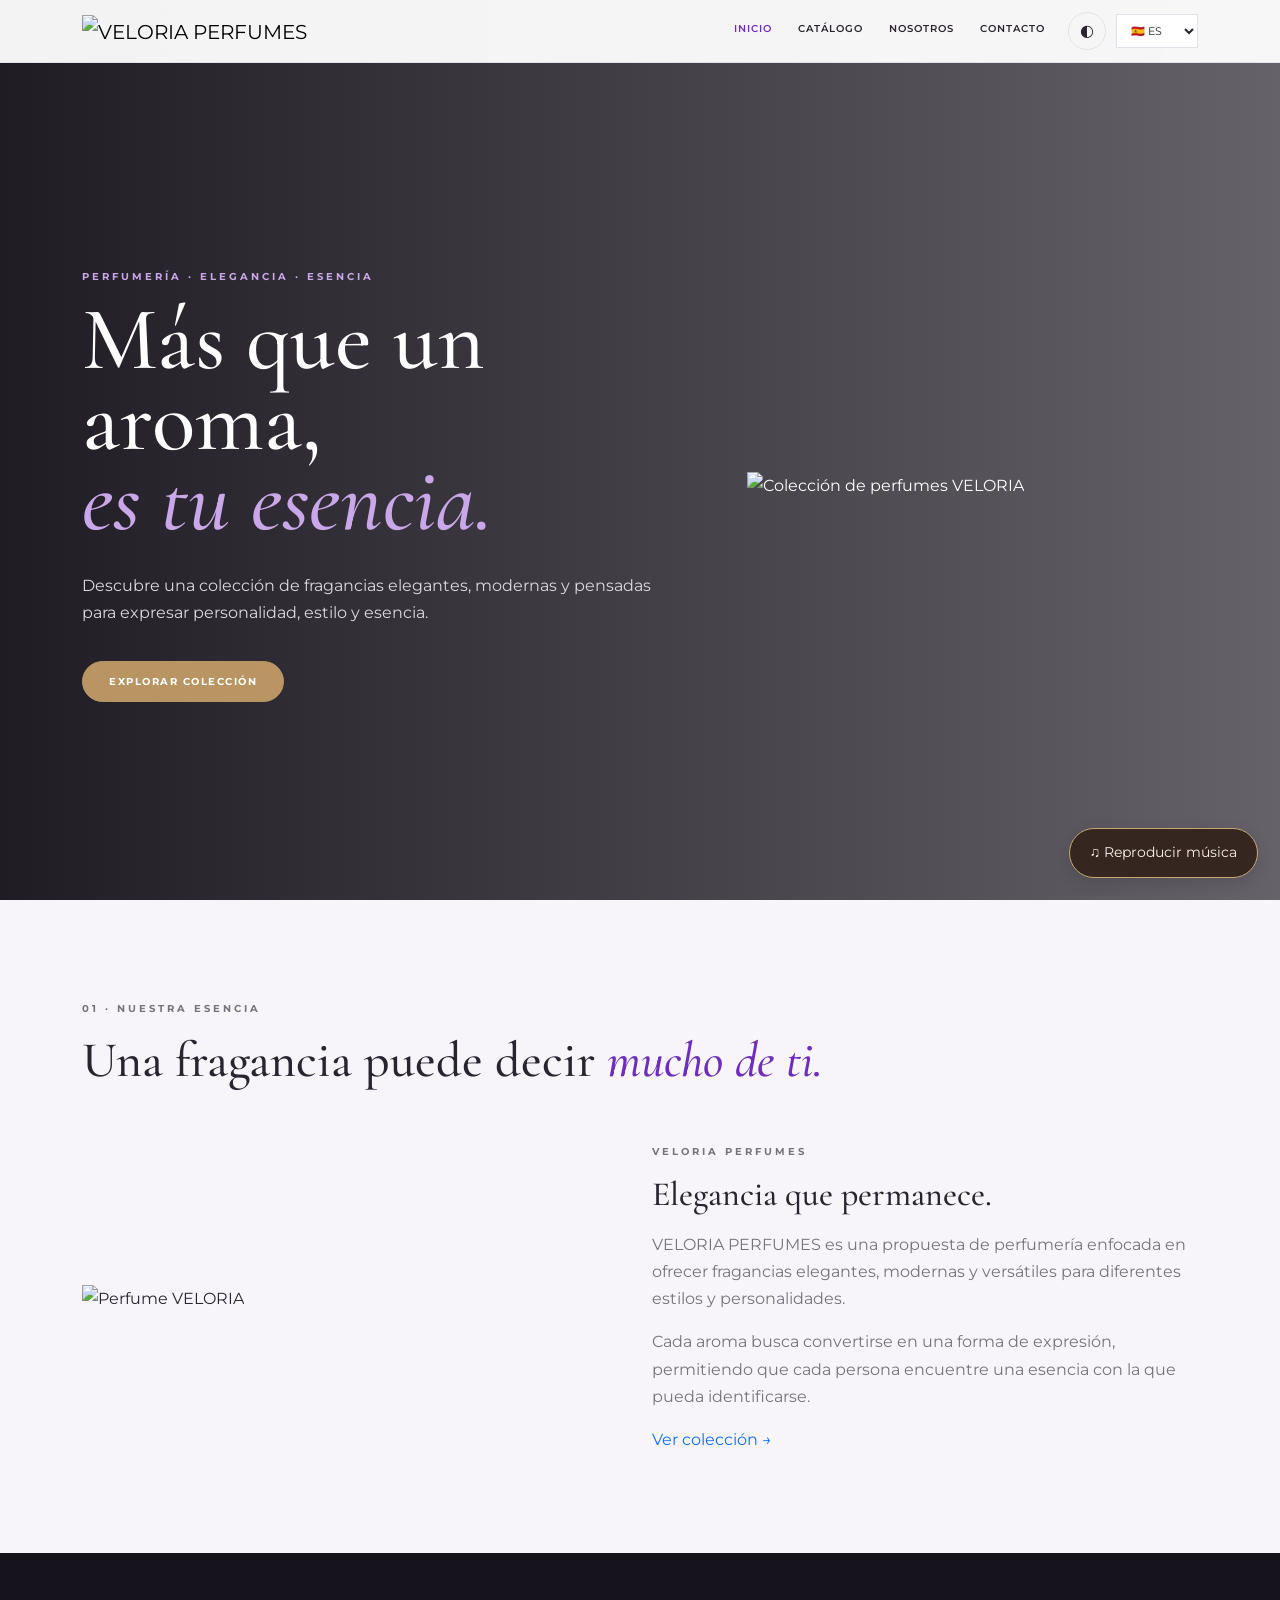
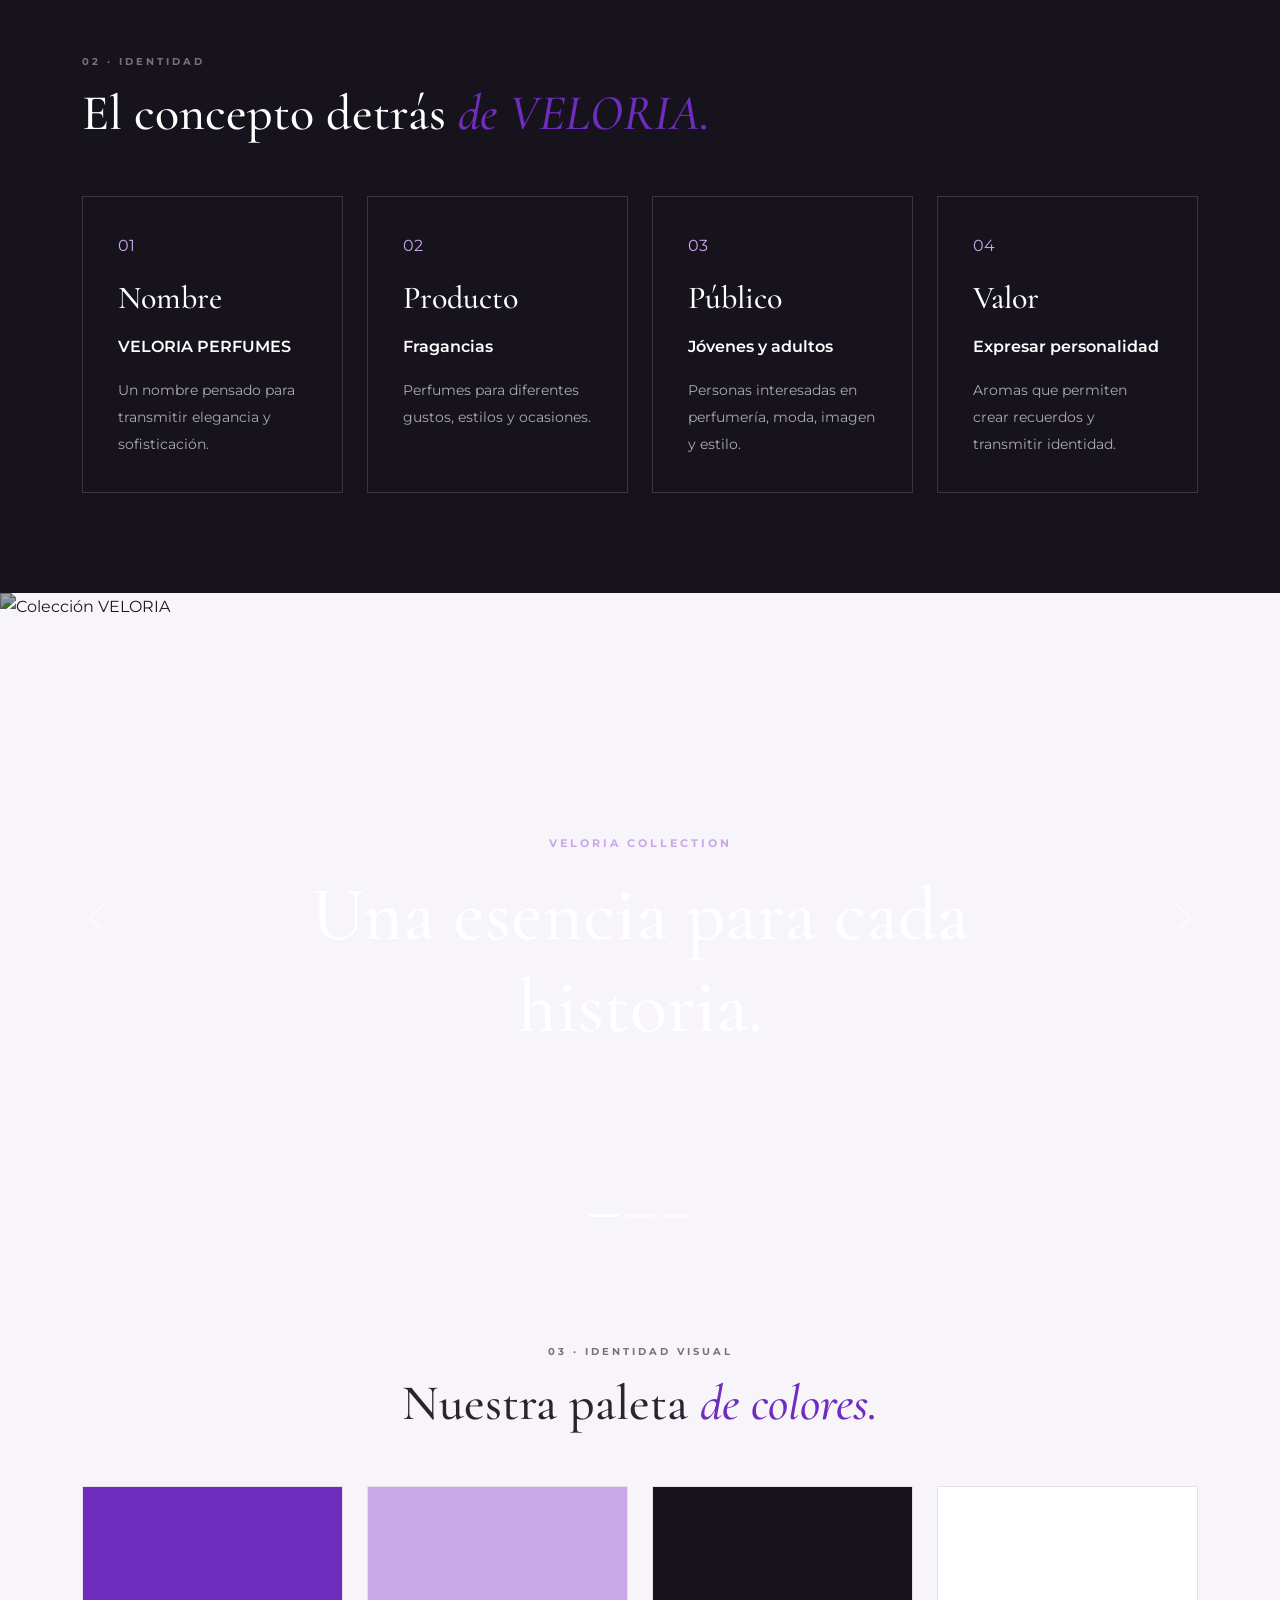
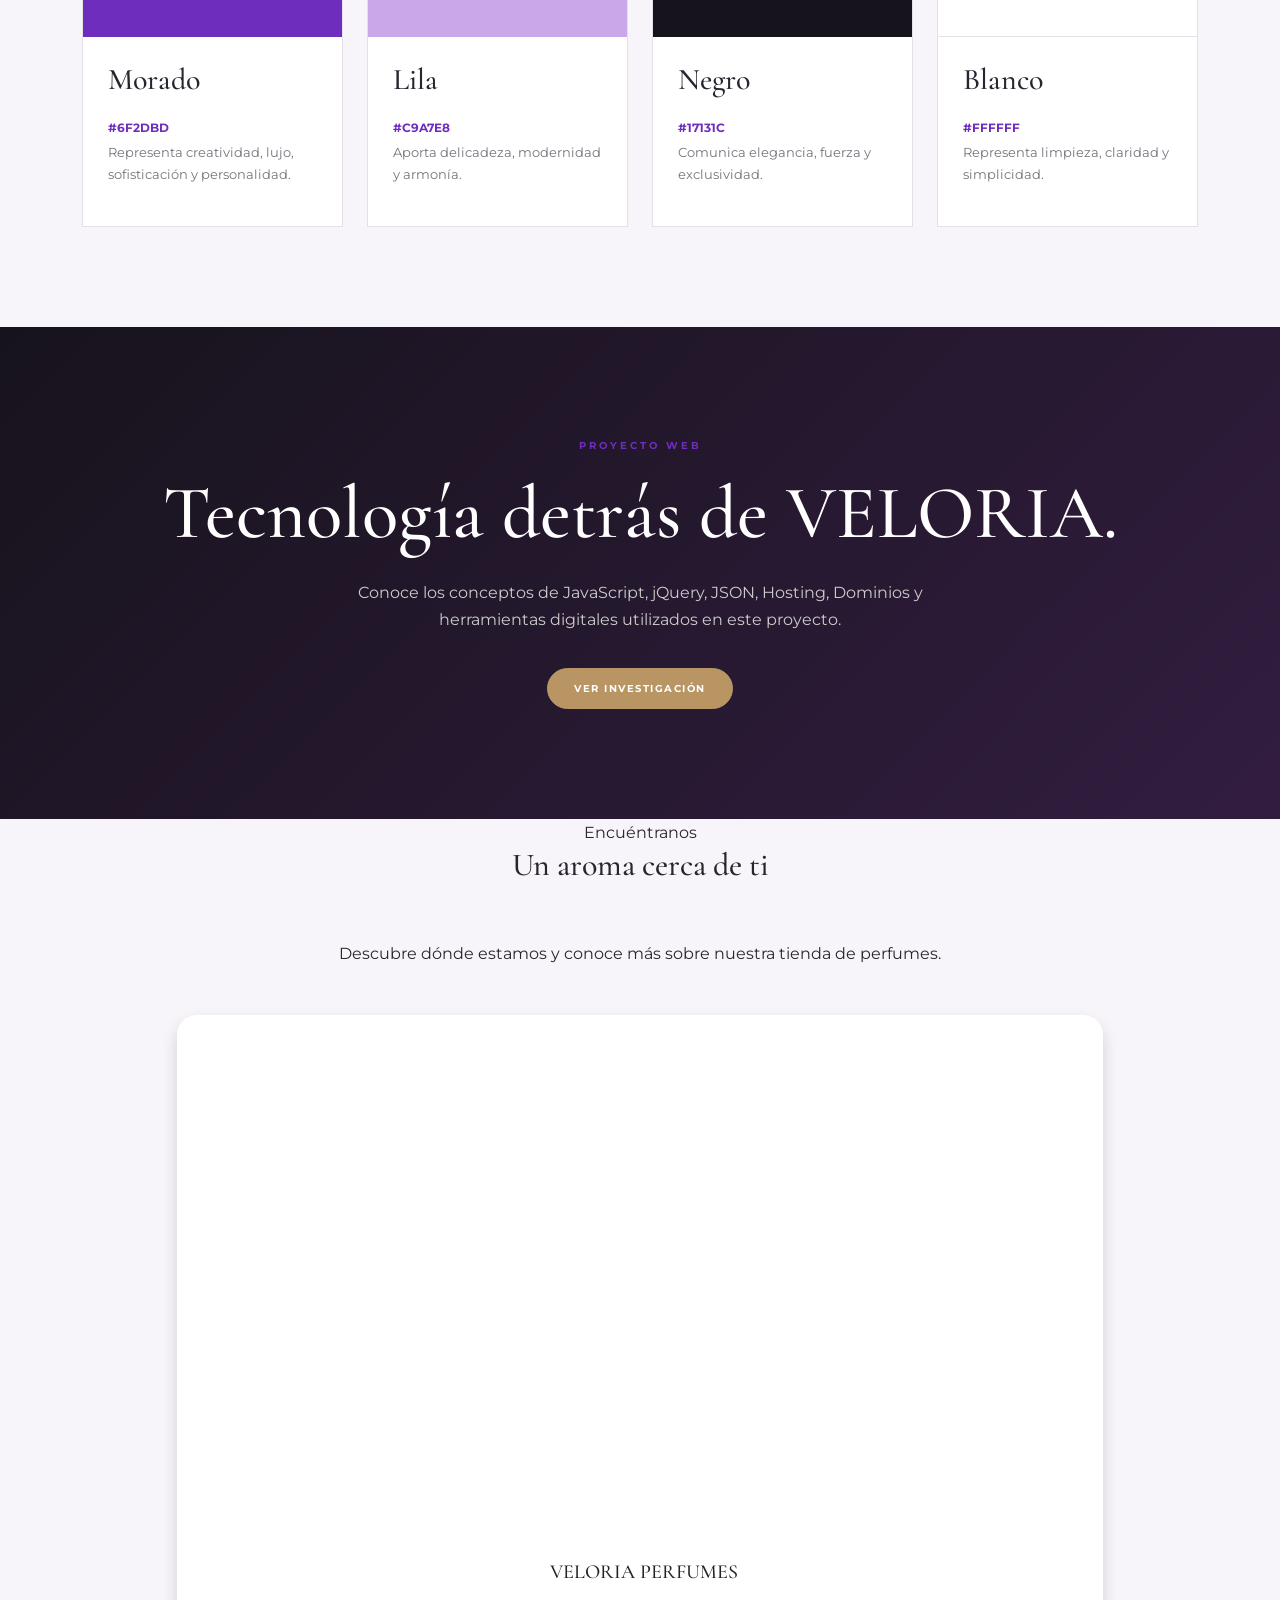
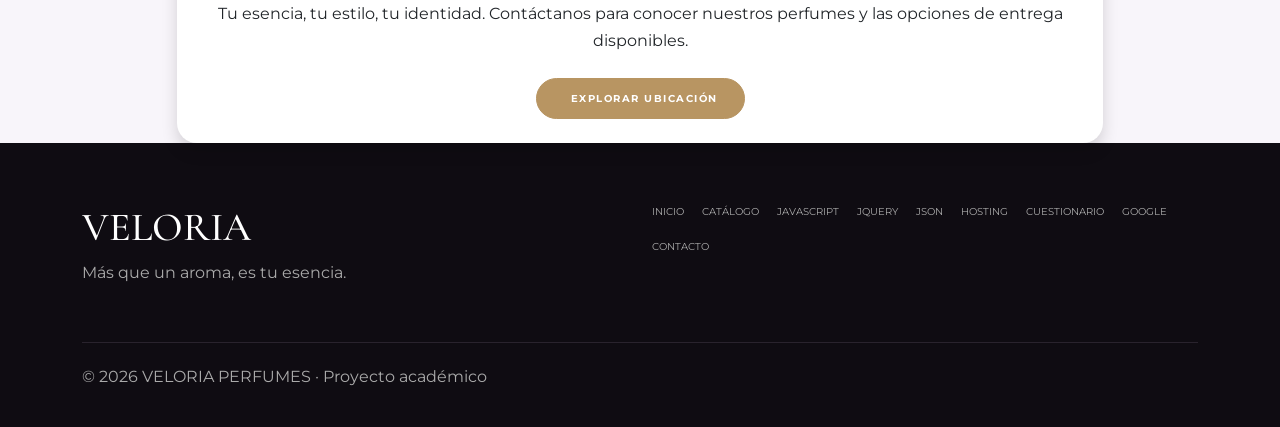
==== index.html @ 5a41fda4 "perfumes" ====
<!DOCTYPE html>
<html lang="es">
<head>
    <meta charset="UTF-8">
    <meta name="viewport" content="width=device-width, initial-scale=1.0">

    <title>VELORIA PERFUMES | Inicio</title>

    <link rel="preconnect" href="https://fonts.googleapis.com">
    <link rel="preconnect" href="https://fonts.gstatic.com" crossorigin>

    <link href="https://fonts.googleapis.com/css2?family=Cormorant+Garamond:wght@400;500;600;700&family=Montserrat:wght@300;400;500;600;700&display=swap" rel="stylesheet">

    <link href="https://cdn.jsdelivr.net/npm/bootstrap@5.3.3/dist/css/bootstrap.min.css" rel="stylesheet">

    <link rel="stylesheet" href="style.css">
</head>

<body>

<nav class="navbar navbar-expand-lg fixed-top veloria-navbar">
    <div class="container">

        <a class="navbar-brand" href="index.html">
            <img src="./img/43ada241-5967-4d22-9099-e7e84b31c5b8.png" alt="VELORIA PERFUMES" class="logo">
        </a>

        <button class="navbar-toggler"
                type="button"
                data-bs-toggle="collapse"
                data-bs-target="#menuPrincipal">
            <span class="navbar-toggler-icon"></span>
        </button>

        <div class="collapse navbar-collapse" id="menuPrincipal">

            <ul class="navbar-nav ms-auto">

                <li class="nav-item">
                    <a class="nav-link active" href="index.html">Inicio</a>
                </li>

                <li class="nav-item">
                    <a class="nav-link" href="catalogo.html">Catálogo</a>
                </li>

                <li class="nav-item">
                    <a class="nav-link" href="javascript.html">Nosotros</a>
                </li>

                <li class="nav-item">
                    <a class="nav-link" href="contacto.html">Contacto</a>
                </li>

                <li class="nav-item">
                    <button id="themeToggle" class="theme-button">◐</button>
                </li>

                <li class="nav-item language-item">
                    <label class="visually-hidden" for="languageSelect">Idioma / Language</label>
                    <select id="languageSelect" class="language-select" aria-label="Idioma / Language">
                        <option value="es">🇪🇸 ES</option>
                        <option value="en">🇬🇧 EN</option>
                    </select>
                </li>

            </ul>

        </div>
    </div>
</nav>


<header class="hero">

    <div class="container">

        <div class="row align-items-center">

            <div class="col-lg-7">

                <p class="eyebrow">
                    PERFUMERÍA · ELEGANCIA · ESENCIA
                </p>

                <h1>
                    Más que un aroma,
                    <span>es tu esencia.</span>
                </h1>

                <p class="hero-text">
                    Descubre una colección de fragancias elegantes,
                    modernas y pensadas para expresar personalidad,
                    estilo y esencia.
                </p>

                <a href="catalogo.html" class="btn btn-veloria">
                    Explorar colección
                </a>

            </div>

            <div class="col-lg-5">

                <img src="./img/coleccion inicio 1.avif"
                     alt="Colección de perfumes VELORIA"
                     class="hero-image">

            </div>

        </div>

    </div>

</header>


<section class="section">

    <div class="container">

        <div class="section-title">

            <p>01 · NUESTRA ESENCIA</p>

            <h2>
                Una fragancia puede decir
                <em>mucho de ti.</em>
            </h2>

        </div>

        <div class="row align-items-center">

            <div class="col-lg-6">

                <img src="./img/perfume veloria.webp"
                     alt="Perfume VELORIA"
                     class="section-image">

            </div>

            <div class="col-lg-6">

                <p class="eyebrow">
                    VELORIA PERFUMES
                </p>

                <h3>
                    Elegancia que permanece.
                </h3>

                <p>
                    VELORIA PERFUMES es una propuesta de perfumería
                    enfocada en ofrecer fragancias elegantes, modernas
                    y versátiles para diferentes estilos y personalidades.
                </p>

                <p>
                    Cada aroma busca convertirse en una forma de expresión,
                    permitiendo que cada persona encuentre una esencia
                    con la que pueda identificarse.
                </p>

                <a href="catalogo.html" class="text-link">
                    Ver colección →
                </a>

            </div>

        </div>

    </div>

</section>


<section class="section section-dark">

    <div class="container">

        <div class="section-title">

            <p>02 · IDENTIDAD</p>

            <h2>
                El concepto detrás
                <em>de VELORIA.</em>
            </h2>

        </div>

        <div class="row g-4">

            <div class="col-md-6 col-lg-3">
                <div class="info-card">
                    <span>01</span>
                    <h3>Nombre</h3>
                    <p>VELORIA PERFUMES</p>
                    <small>
                        Un nombre pensado para transmitir
                        elegancia y sofisticación.
                    </small>
                </div>
            </div>

            <div class="col-md-6 col-lg-3">
                <div class="info-card">
                    <span>02</span>
                    <h3>Producto</h3>
                    <p>Fragancias</p>
                    <small>
                        Perfumes para diferentes gustos,
                        estilos y ocasiones.
                    </small>
                </div>
            </div>

            <div class="col-md-6 col-lg-3">
                <div class="info-card">
                    <span>03</span>
                    <h3>Público</h3>
                    <p>Jóvenes y adultos</p>
                    <small>
                        Personas interesadas en perfumería,
                        moda, imagen y estilo.
                    </small>
                </div>
            </div>

            <div class="col-md-6 col-lg-3">
                <div class="info-card">
                    <span>04</span>
                    <h3>Valor</h3>
                    <p>Expresar personalidad</p>
                    <small>
                        Aromas que permiten crear recuerdos
                        y transmitir identidad.
                    </small>
                </div>
            </div>

        </div>

    </div>

</section>


<section class="carousel-section">

    <div id="veloriaCarousel"
         class="carousel slide carousel-fade"
         data-bs-ride="carousel">

        <div class="carousel-indicators">

            <button type="button"
                    data-bs-target="#veloriaCarousel"
                    data-bs-slide-to="0"
                    class="active"></button>

            <button type="button"
                    data-bs-target="#veloriaCarousel"
                    data-bs-slide-to="1"></button>

            <button type="button"
                    data-bs-target="#veloriaCarousel"
                    data-bs-slide-to="2"></button>

        </div>

        <div class="carousel-inner">

            <div class="carousel-item active">
                <img src="./img/carrucel 1.webp"
                     class="d-block w-100"
                     alt="Colección VELORIA">

                <div class="carousel-caption">
                    <p>VELORIA COLLECTION</p>
                    <h2>Una esencia para cada historia.</h2>
                </div>
            </div>

            <div class="carousel-item">
                <img src="./img/carrucel 2.webp"
                     class="d-block w-100"
                     alt="Perfumes VELORIA">

                <div class="carousel-caption">
                    <p>YOUR SIGNATURE</p>
                    <h2>Encuentra el aroma que te representa.</h2>
                </div>
            </div>

            <div class="carousel-item">
                <img src="./img/carrucel 3.png"
                     class="d-block w-100"
                     alt="Nueva colección VELORIA">

                <div class="carousel-caption">
                    <p>NEW COLLECTION</p>
                    <h2>Elegancia que permanece.</h2>
                </div>
            </div>

        </div>

        <button class="carousel-control-prev"
                type="button"
                data-bs-target="#veloriaCarousel"
                data-bs-slide="prev">

            <span class="carousel-control-prev-icon"></span>

        </button>

        <button class="carousel-control-next"
                type="button"
                data-bs-target="#veloriaCarousel"
                data-bs-slide="next">

            <span class="carousel-control-next-icon"></span>

        </button>

    </div>

</section>


<section class="section">

    <div class="container">

        <div class="section-title text-center">

            <p>03 · IDENTIDAD VISUAL</p>

            <h2>
                Nuestra paleta
                <em>de colores.</em>
            </h2>

        </div>

        <div class="row g-4">

            <div class="col-md-6 col-lg-3">
                <div class="color-card">
                    <div class="color purple"></div>
                    <h3>Morado</h3>
                    <strong>#6F2DBD</strong>
                    <p>
                        Representa creatividad, lujo,
                        sofisticación y personalidad.
                    </p>
                </div>
            </div>

            <div class="col-md-6 col-lg-3">
                <div class="color-card">
                    <div class="color lilac"></div>
                    <h3>Lila</h3>
                    <strong>#C9A7E8</strong>
                    <p>
                        Aporta delicadeza, modernidad
                        y armonía.
                    </p>
                </div>
            </div>

            <div class="col-md-6 col-lg-3">
                <div class="color-card">
                    <div class="color black"></div>
                    <h3>Negro</h3>
                    <strong>#17131C</strong>
                    <p>
                        Comunica elegancia, fuerza
                        y exclusividad.
                    </p>
                </div>
            </div>

            <div class="col-md-6 col-lg-3">
                <div class="color-card">
                    <div class="color white"></div>
                    <h3>Blanco</h3>
                    <strong>#FFFFFF</strong>
                    <p>
                        Representa limpieza,
                        claridad y simplicidad.
                    </p>
                </div>
            </div>

        </div>

    </div>

</section>


<section class="cta-section">

    <div class="container text-center">

        <p class="eyebrow">PROYECTO WEB</p>

        <h2>
            Tecnología detrás de VELORIA.
        </h2>

        <p>
            Conoce los conceptos de JavaScript, jQuery, JSON,
            Hosting, Dominios y herramientas digitales utilizados
            en este proyecto.
        </p>

        <a href="javascript.html" class="btn btn-veloria">
            Ver investigación
        </a>

    </div>

</section>

<!-- SECCIÓN DE UBICACIÓN: VELORIA PERFUMES -->
<section class="seccion-padding" id="ubicacion">
    <div class="container">

        <!-- Encabezado -->
        <div class="text-center mb-5">
            <span class="section-label">
                <i class="bi bi-geo-alt-fill"></i>
                Encuéntranos
            </span>

            <h2 class="section-title">
                Un aroma cerca de ti
            </h2>

            <p class="section-description">
                Descubre dónde estamos y conoce más sobre
                nuestra tienda de perfumes.
            </p>
        </div>

        <!-- Tarjeta del mapa -->
        <div class="row justify-content-center">
            <div class="col-lg-10">

                <div class="card border-0 shadow overflow-hidden"
                     style="border-radius: 20px;">

                    <!-- Mapa de Google Maps -->
                    <div class="ratio ratio-16x9">
                        <iframe
                            src="https://maps.google.com/maps?q=El%20Salvador&z=7&output=embed"
                            title="Ubicación de VELORIA PERFUMES"
                            loading="lazy"
                            allowfullscreen>
                        </iframe>
                    </div>

                    <!-- Información de la tienda -->
                    <div class="card-body text-center p-4">

                        <h3 class="h5 mb-3">
                            <i class="bi bi-geo-alt-fill me-2"
                               style="color: #B89562;"></i>
                            VELORIA PERFUMES
                        </h3>

                        <p class="mb-4">
                            Tu esencia, tu estilo, tu identidad.
                            Contáctanos para conocer nuestros perfumes
                            y las opciones de entrega disponibles.
                        </p>

                        <a
                            href="https://www.google.com/maps/search/?api=1&query=El+Salvador"
                            target="_blank"
                            rel="noopener noreferrer"
                            class="btn btn-veloria">
                            <i class="bi bi-map me-2"></i>
                            Explorar ubicación
                        </a>

                    </div>
                </div>

            </div>
        </div>

    </div>
</section>
<footer class="footer">

    <div class="container">

        <div class="row">

            <div class="col-md-6">

                <h3>VELORIA</h3>

                <p>Más que un aroma, es tu esencia.</p>

            </div>

            <div class="col-md-6">

                <div class="footer-links">

                    <a href="index.html">Inicio</a>
                    <a href="catalogo.html">Catálogo</a>
                    <a href="javascript.html">JavaScript</a>
                    <a href="jquery.html">jQuery</a>
                    <a href="json.html">JSON</a>
                    <a href="hosting.html">Hosting</a>
                    <a href="cuestionario.html">Cuestionario</a>
                    <a href="google.html">Google</a>
                    <a href="contacto.html">Contacto</a>

                </div>

            </div>

        </div>

        <div class="footer-bottom">
            <p>© 2026 VELORIA PERFUMES · Proyecto académico</p>
        </div>

    </div>

</footer>


<script src="https://cdn.jsdelivr.net/npm/bootstrap@5.3.3/dist/js/bootstrap.bundle.min.js"></script>
<script src="language.js"></script>
<script src="script.js"></script>


<button id="boton-musica" class="boton-musica" type="button">
  ♫ Reproducir música
</button>

<audio id="./Esclava [Instrumental] • Bryant Myers, Anonimus, Anuel AA, Almighty - 𝐌𝐫. 𝐈𝐧𝐬𝐭𝐫𝐮𝐦𝐞𝐧𝐭𝐚𝐥 ♪.mp3.crdownload " loop>
  <source src="./Esclava [Instrumental] • Bryant Myers, Anonimus, Anuel AA, Almighty - 𝐌𝐫. 𝐈𝐧𝐬𝐭𝐫𝐮𝐦𝐞𝐧𝐭𝐚𝐥 ♪.mp3.crdownload" type="audio/mpeg">
</audio>

</body>
</html>
---- style.css ----
:root {
    --purple: #6F2DBD;
    --lilac: #C9A7E8;
    --dark: #17131C;
    --dark2: #211C26;
    --white: #FFFFFF;
    --cream: #F8F5FA;
    --text: #29242F;
    --gray: #77727C;
    --border: #E5DFE9;
}

[data-theme="dark"] {
    --cream: #17131C;
    --white: #211C26;
    --text: #F8F5FA;
    --gray: #C8C1CC;
    --border: #3B3442;
}

* {
    box-sizing: border-box;
    margin: 0;
    padding: 0;
}

html {
    scroll-behavior: smooth;
}

body {
    font-family: "Montserrat", sans-serif;
    background: var(--cream);
    color: var(--text);
    line-height: 1.7;
    transition: 0.3s;
}

h1,
h2,
h3,
h4 {
    font-family: "Cormorant Garamond", serif;
}

a {
    text-decoration: none;
}


/* NAVBAR */

.veloria-navbar {
    background: rgba(255,255,255,0.95);
    backdrop-filter: blur(15px);
    border-bottom: 1px solid var(--border);
    padding: 8px 0;
}

[data-theme="dark"] .veloria-navbar {
    background: rgba(23,19,28,0.95);
}

.logo {
    width: 85px;
    height: 65px;
    object-fit: contain;
}

.nav-link {
    color: var(--text) !important;
    font-size: 10px;
    font-weight: 600;
    letter-spacing: 1px;
    text-transform: uppercase;
    margin-left: 10px;
}

.nav-link:hover,
.nav-link.active {
    color: var(--purple) !important;
}

.theme-button {
    background: transparent;
    border: 1px solid var(--border);
    color: var(--text);
    border-radius: 50%;
    width: 38px;
    height: 38px;
    margin-left: 15px;
    cursor: pointer;
}


/* HERO */

.hero {
    min-height: 100vh;
    padding: 150px 0 80px;
    display: flex;
    align-items: center;
    background:
        linear-gradient(
            90deg,
            rgba(23,19,28,.96),
            rgba(23,19,28,.65)
        ),
        url("imagen-principal.jpg") center/cover;
    color: white;
}

.eyebrow {
    color: var(--purple);
    font-size: 10px;
    font-weight: 700;
    letter-spacing: 3px;
    text-transform: uppercase;
    margin-bottom: 15px;
}

.hero .eyebrow {
    color: var(--lilac);
}

.hero h1 {
    font-size: clamp(55px, 7vw, 95px);
    line-height: .9;
    font-weight: 500;
    margin-bottom: 30px;
}

.hero h1 span {
    display: block;
    color: var(--lilac);
    font-style: italic;
}

.hero-text {
    max-width: 600px;
    color: #ddd8df;
    margin-bottom: 35px;
}

.hero-image {
    width: 100%;
    height: 570px;
    object-fit: cover;
}


/* PAGE HEADER */

.page-header {
    padding: 180px 0 90px;
    background:
        linear-gradient(135deg, #17131C, #332044);
    color: white;
}

.page-header h1 {
    font-size: clamp(55px, 7vw, 90px);
    line-height: 1;
}

.page-header h1 em {
    color: var(--lilac);
}

.page-header p:last-child {
    max-width: 650px;
    color: #d1ccd4;
}


/* SECCIONES */

.section {
    padding: 100px 0;
}

.section-light {
    background: var(--white);
}

.section-dark {
    background: var(--dark);
    color: white;
}

.section-title {
    margin-bottom: 55px;
}

.section-title p {
    color: var(--purple);
    font-size: 10px;
    font-weight: 700;
    letter-spacing: 3px;
}

.section-title h2 {
    font-size: clamp(42px, 5vw, 65px);
    line-height: 1;
}

.section-title em {
    color: var(--purple);
}

.section h2 {
    font-size: 50px;
    line-height: 1.1;
    margin-bottom: 25px;
}

.section h2 em {
    color: var(--purple);
}

.section h3 {
    font-size: 34px;
    margin-bottom: 15px;
}

.section p {
    color: var(--gray);
}

.section-image {
    width: 100%;
    height: 540px;
    object-fit: cover;
}


/* BOTONES */

.btn-veloria {
    background: var(--purple);
    border: 1px solid var(--purple);
    color: white;
    padding: 14px 28px;
    border-radius: 0;
    font-size: 10px;
    font-weight: 700;
    letter-spacing: 1.5px;
    text-transform: uppercase;
}

.btn-veloria:hover {
    background: transparent;
    color: var(--purple);
}


/* TARJETAS */

.info-card {
    height: 100%;
    padding: 35px;
    border: 1px solid rgba(255,255,255,.15);
}

.info-card:hover {
    border-color: var(--purple);
}

.info-card span {
    color: var(--lilac);
}

.info-card h3 {
    font-size: 32px;
    margin-top: 20px;
}

.info-card p {
    color: white;
    font-weight: 600;
}

.info-card small {
    color: #aaa;
}


/* CARRUSEL */

.carousel-item img {
    height: 650px;
    object-fit: cover;
    filter: brightness(.65);
}

.carousel-caption {
    bottom: 25%;
}

.carousel-caption p {
    color: var(--lilac);
    font-size: 11px;
    letter-spacing: 3px;
    font-weight: 700;
}

.carousel-caption h2 {
    color: white;
    font-size: clamp(40px, 6vw, 80px);
}


/* COLORES */

.color-card {
    height: 100%;
    background: var(--white);
    border: 1px solid var(--border);
    padding-bottom: 25px;
}

.color-card .color {
    height: 150px;
    margin-bottom: 25px;
}

.color-card h3,
.color-card strong,
.color-card p {
    margin-left: 25px;
    margin-right: 25px;
}

.color-card h3 {
    font-size: 30px;
}

.color-card strong {
    color: var(--purple);
    font-size: 12px;
}

.color-card p {
    font-size: 13px;
}

.purple {
    background: #6F2DBD;
}

.lilac {
    background: #C9A7E8;
}

.black {
    background: #17131C;
}

.white {
    background: #FFFFFF;
    border-bottom: 1px solid var(--border);
}


/* CATÁLOGO */

.filter-buttons {
    display: flex;
    justify-content: center;
    gap: 10px;
    margin-bottom: 50px;
}

.filter-btn {
    background: transparent;
    border: 1px solid var(--border);
    color: var(--text);
    padding: 12px 25px;
    cursor: pointer;
    text-transform: uppercase;
    font-size: 10px;
    letter-spacing: 1px;
}

.filter-btn.active,
.filter-btn:hover {
    background: var(--purple);
    color: white;
    border-color: var(--purple);
}

.product-card {
    background: var(--white);
    border: 1px solid var(--border);
    height: 100%;
    transition: .3s;
}

.product-card:hover {
    transform: translateY(-7px);
}

.product-card > img {
    width: 100%;
    height: 450px;
    object-fit: cover;
}

.product-info {
    padding: 25px;
}

.product-info > span {
    color: var(--purple);
    font-size: 9px;
    font-weight: 700;
    letter-spacing: 2px;
}

.product-info h2 {
    font-size: 35px;
    margin: 10px 0;
}

.product-info p {
    font-size: 13px;
    color: var(--gray);
}

.product-info strong {
    color: var(--purple);
}


/* CÓDIGO */

.code-block,
pre {
    background: #17131C;
    color: #e9dff0;
    padding: 25px;
    overflow-x: auto;
    border-left: 3px solid var(--purple);
    text-align: left;
}

code {
    font-family: Consolas, monospace;
}


/* TABLAS */

.comparison-table {
    width: 100%;
    border-collapse: collapse;
    background: var(--white);
}

.comparison-table th,
.comparison-table td {
    padding: 18px;
    border: 1px solid var(--border);
    text-align: left;
}

.comparison-table th {
    background: var(--dark);
    color: white;
}


/* INFO BOX */

.info-box {
    height: 100%;
    padding: 30px;
    background: var(--white);
    border: 1px solid var(--border);
}

.info-box p {
    color: var(--gray);
}


/* DEMOS */

.demo-box {
    max-width: 700px;
    margin-left: auto;
    margin-right: auto;
    padding: 30px;
    background: var(--white);
    border: 1px solid var(--border);
    transition: .4s;
}

.demo-active {
    border-color: var(--purple);
    color: var(--purple);
}


/* JSON / DNS */

.flow {
    display: flex;
    align-items: stretch;
    justify-content: center;
    gap: 15px;
    flex-wrap: wrap;
    margin-top: 50px;
}

.flow-item {
    min-width: 160px;
    padding: 25px;
    text-align: center;
    background: var(--white);
    border: 1px solid var(--border);
}

.flow-item span {
    color: var(--purple);
    font-weight: 700;
}

.flow-item h3 {
    font-size: 25px;
}

.flow-arrow {
    display: flex;
    align-items: center;
    font-size: 30px;
    color: var(--purple);
}

.domain-example {
    display: flex;
    justify-content: center;
    align-items: center;
    gap: 5px;
    margin: 60px 0;
    font-size: 55px;
    font-family: "Cormorant Garamond", serif;
}

.domain-example strong {
    color: var(--lilac);
}

.dns-box {
    display: flex;
    flex-direction: column;
    align-items: center;
    gap: 10px;
    margin-top: 40px;
}

.dns-box div {
    background: var(--purple);
    color: white;
    padding: 15px 40px;
    min-width: 220px;
    text-align: center;
}

.dns-box span {
    color: var(--purple);
    font-size: 25px;
}


/* QUIZ */

.quiz-card {
    background: var(--white);
    border: 1px solid var(--border);
    padding: 30px;
    margin-bottom: 25px;
}

.quiz-card h3 {
    font-size: 28px;
}

.quiz-card label {
    display: block;
    padding: 10px 0;
    color: var(--gray);
    cursor: pointer;
}

.quiz-card input {
    margin-right: 10px;
}

.quiz-feedback {
    margin-top: 10px;
    font-weight: 600;
}

.correct {
    color: #198754;
}

.incorrect {
    color: #c0392b;
}

.quiz-result {
    display: none;
    margin-top: 30px;
    padding: 30px;
    background: var(--white);
    border: 2px solid var(--purple);
    font-size: 20px;
}


/* GOOGLE */

.google-note {
    padding: 25px;
    background: var(--white);
    border-left: 4px solid var(--purple);
    margin-bottom: 50px;
}

.google-grid {
    display: grid;
    grid-template-columns: repeat(3, 1fr);
    gap: 25px;
}

.google-card {
    padding: 30px;
    min-height: 190px;
    background: var(--white);
    border: 1px solid var(--border);
    transition: .3s;
}

.google-card:hover {
    transform: translateY(-6px);
    border-color: var(--purple);
}

.google-card span {
    color: var(--purple);
    font-weight: 700;
}

.google-card h3 {
    font-size: 30px;
    margin: 15px 0;
}

.google-card p {
    font-size: 13px;
}


/* CONTACTO */

.contact-details {
    margin-top: 35px;
}

.contact-details div {
    border-bottom: 1px solid var(--border);
    padding: 18px 0;
}

.contact-details strong {
    color: var(--purple);
}

.contact-details p {
    margin: 5px 0 0;
}

.contact-form {
    background: var(--white);
    border: 1px solid var(--border);
    padding: 40px;
}

.contact-form label {
    display: block;
    margin-top: 20px;
    margin-bottom: 7px;
    font-size: 12px;
    font-weight: 600;
}

.contact-form input,
.contact-form textarea {
    width: 100%;
    padding: 14px;
    border: 1px solid var(--border);
    background: var(--cream);
    color: var(--text);
    outline: none;
}

.contact-form input:focus,
.contact-form textarea:focus {
    border-color: var(--purple);
}

.form-message {
    display: none;
    margin-top: 20px;
    padding: 15px;
    color: #198754;
    border: 1px solid #198754;
}


/* RECURSOS */

.resources-section {
    padding: 60px 0;
    background: var(--white);
}

.resources-section li {
    margin-bottom: 8px;
    color: var(--gray);
}


/* CTA */

.cta-section {
    padding: 110px 0;
    background: linear-gradient(135deg, #17131C, #321D40);
    color: white;
}

.cta-section h2 {
    font-size: clamp(45px, 6vw, 75px);
}

.cta-section > .container > p:not(.eyebrow) {
    max-width: 650px;
    margin: 20px auto 35px;
    color: #ccc;
}


/* FOOTER */

.footer {
    background: #0F0C12;
    color: white;
    padding: 60px 0 20px;
}

.footer h3 {
    font-size: 40px;
}

.footer p {
    color: #aaa;
}

.footer-links {
    display: flex;
    flex-wrap: wrap;
    gap: 18px;
}

.footer-links a {
    color: #aaa;
    font-size: 10px;
    text-transform: uppercase;
}

.footer-links a:hover {
    color: var(--lilac);
}

.footer-bottom {
    border-top: 1px solid #29232D;
    margin-top: 40px;
    padding-top: 20px;
}


/* RESPONSIVE */

@media (max-width: 991px) {

    .nav-link {
        margin-left: 0;
    }

    .theme-button {
        margin-left: 0;
        margin-top: 10px;
    }

    .hero {
        padding-top: 150px;
    }

    .hero-image {
        margin-top: 40px;
    }

    .google-grid {
        grid-template-columns: repeat(2, 1fr);
    }

}

@media (max-width: 768px) {

    .section {
        padding: 75px 0;
    }

    .hero h1 {
        font-size: 60px;
    }

    .hero-image {
        height: 400px;
    }

    .section-image {
        height: 400px;
        margin-bottom: 35px;
    }

    .carousel-item img {
        height: 480px;
    }

    .carousel-caption h2 {
        font-size: 42px;
    }

    .google-grid {
        grid-template-columns: 1fr;
    }

    .domain-example {
        font-size: 38px;
    }

    .flow-arrow {
        display: none;
    }

}

@media (max-width: 576px) {

    .logo {
        width: 70px;
    }

    .hero h1 {
        font-size: 50px;
    }

    .section h2 {
        font-size: 40px;
    }

    .product-card > img {
        height: 380px;
    }

    .contact-form {
        padding: 25px;
    }

}

/* SELECTOR DE IDIOMA */
.language-item {
    display: flex;
    align-items: center;
    margin-left: 10px;
}

.language-select {
    appearance: auto;
    background: var(--white, #fff);
    color: var(--text, #17131C);
    border: 1px solid var(--border, #ddd);
    padding: 8px 10px;
    font-family: inherit;
    font-size: 11px;
    cursor: pointer;
    min-width: 82px;
}

[data-theme="dark"] .language-select {
    background: #17131C;
    color: #fff;
    border-color: #51465a;
}

@media (max-width: 991px) {
    .language-item { margin-left: 0; margin-top: 10px; }
}

.boton-musica {
  position: fixed;
  bottom: 22px;
  right: 22px;
  z-index: 9999;
  background: #35271f;
  color: #f8f1e7;
  border: 1px solid #c6a875;
  border-radius: 30px;
  padding: 12px 20px;
  font-size: 14px;
  cursor: pointer;
  box-shadow: 0 4px 15px #0002;
  transition: 0.3s;
}

.boton-musica:hover {
  background: #70523e;
  transform: translateY(-2px);
}

/* Botón de ubicación de VELORIA PERFUMES */
.btn-veloria {
    background-color: #B89562;
    color: #ffffff;
    border: 1px solid #B89562;
    border-radius: 30px;
    padding: 12px 26px;
    transition: all 0.3s ease;
}

.btn-veloria:hover {
    background-color: #8C6A3F;
    border-color: #8C6A3F;
    color: #ffffff;
    transform: translateY(-2px);
}
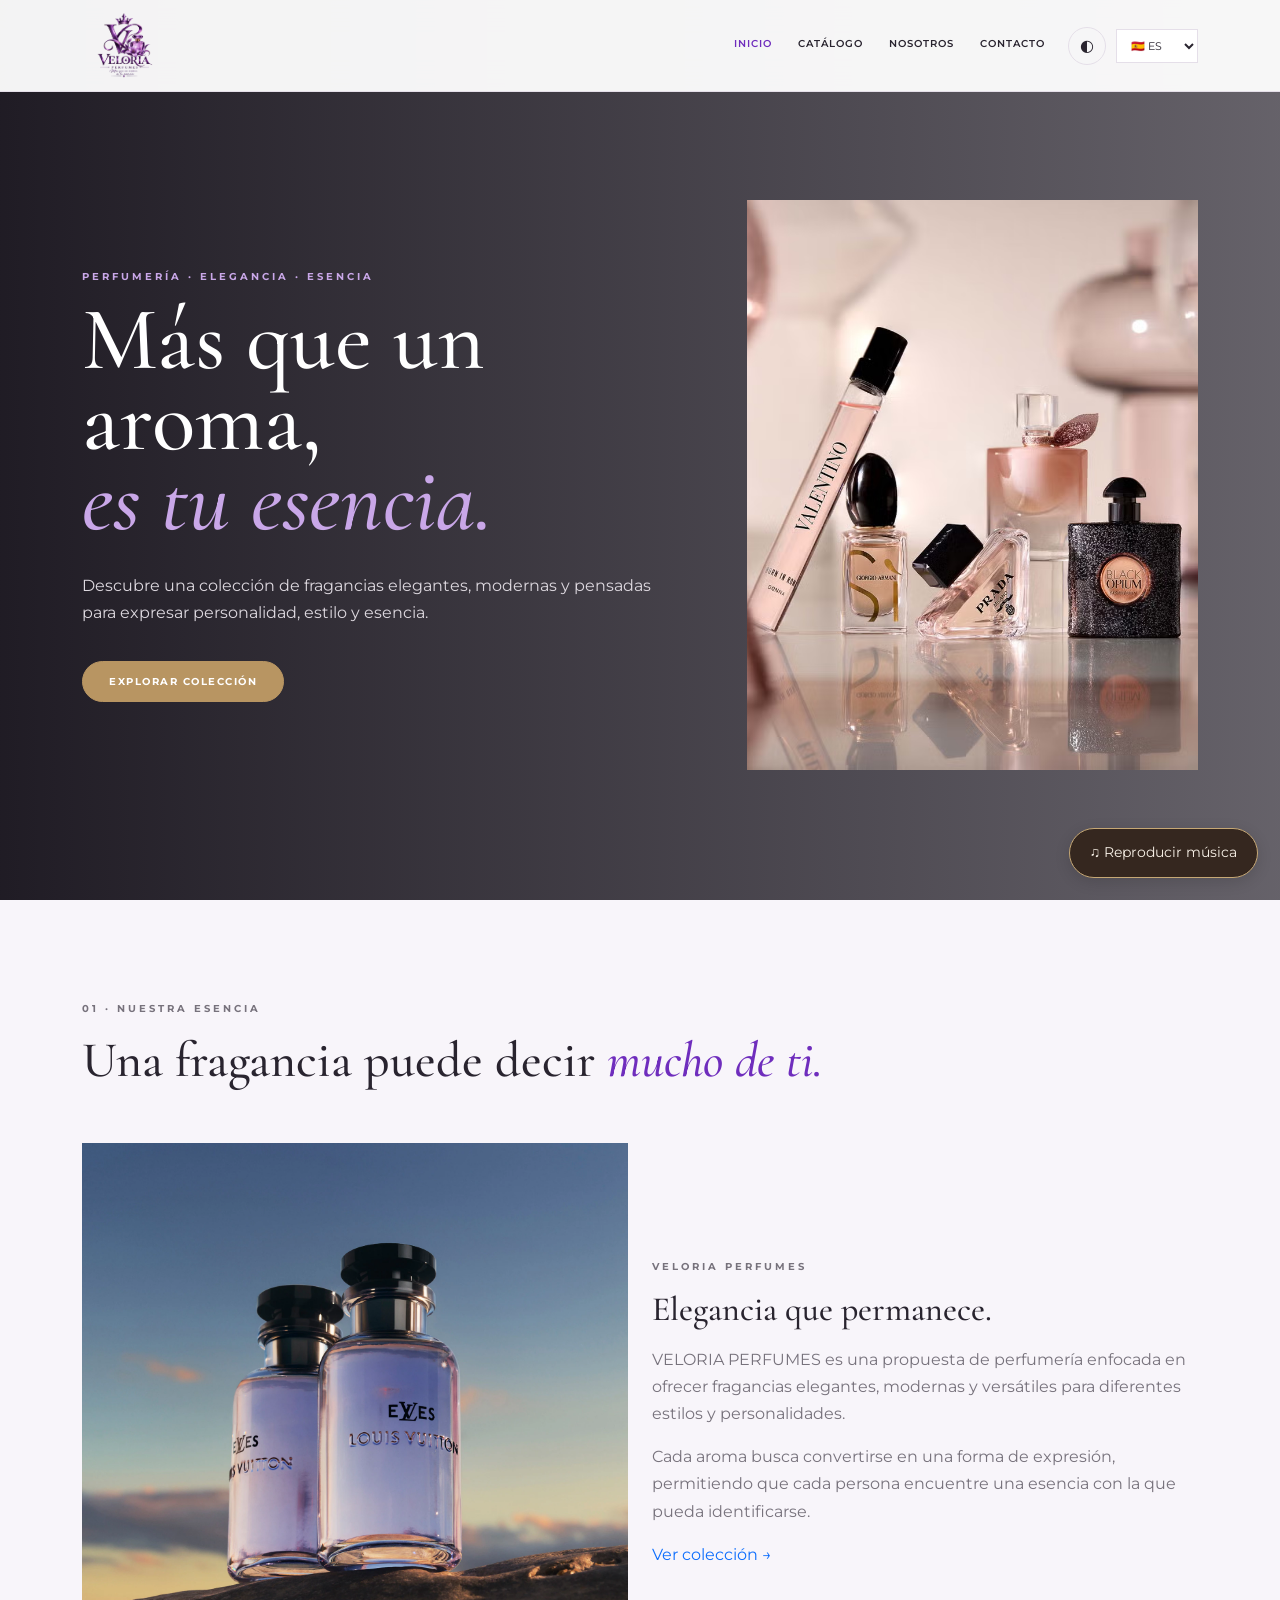
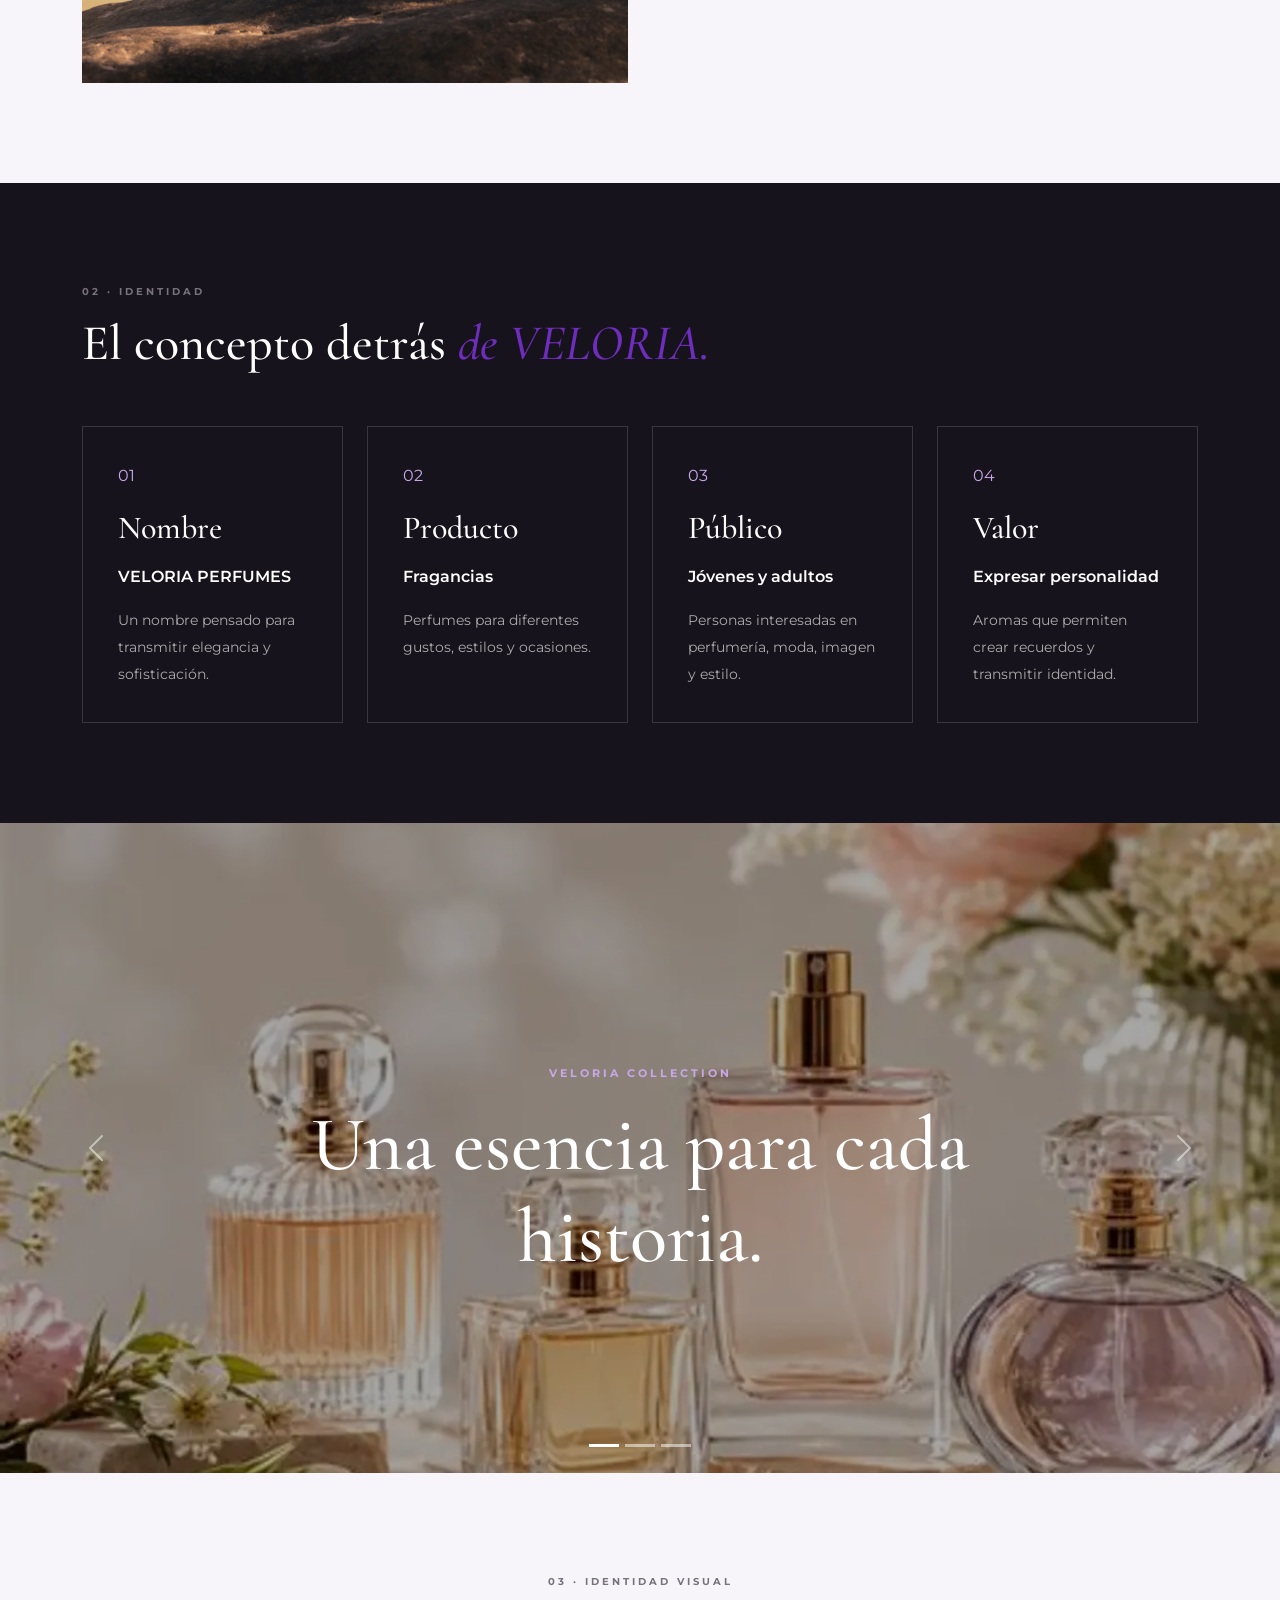
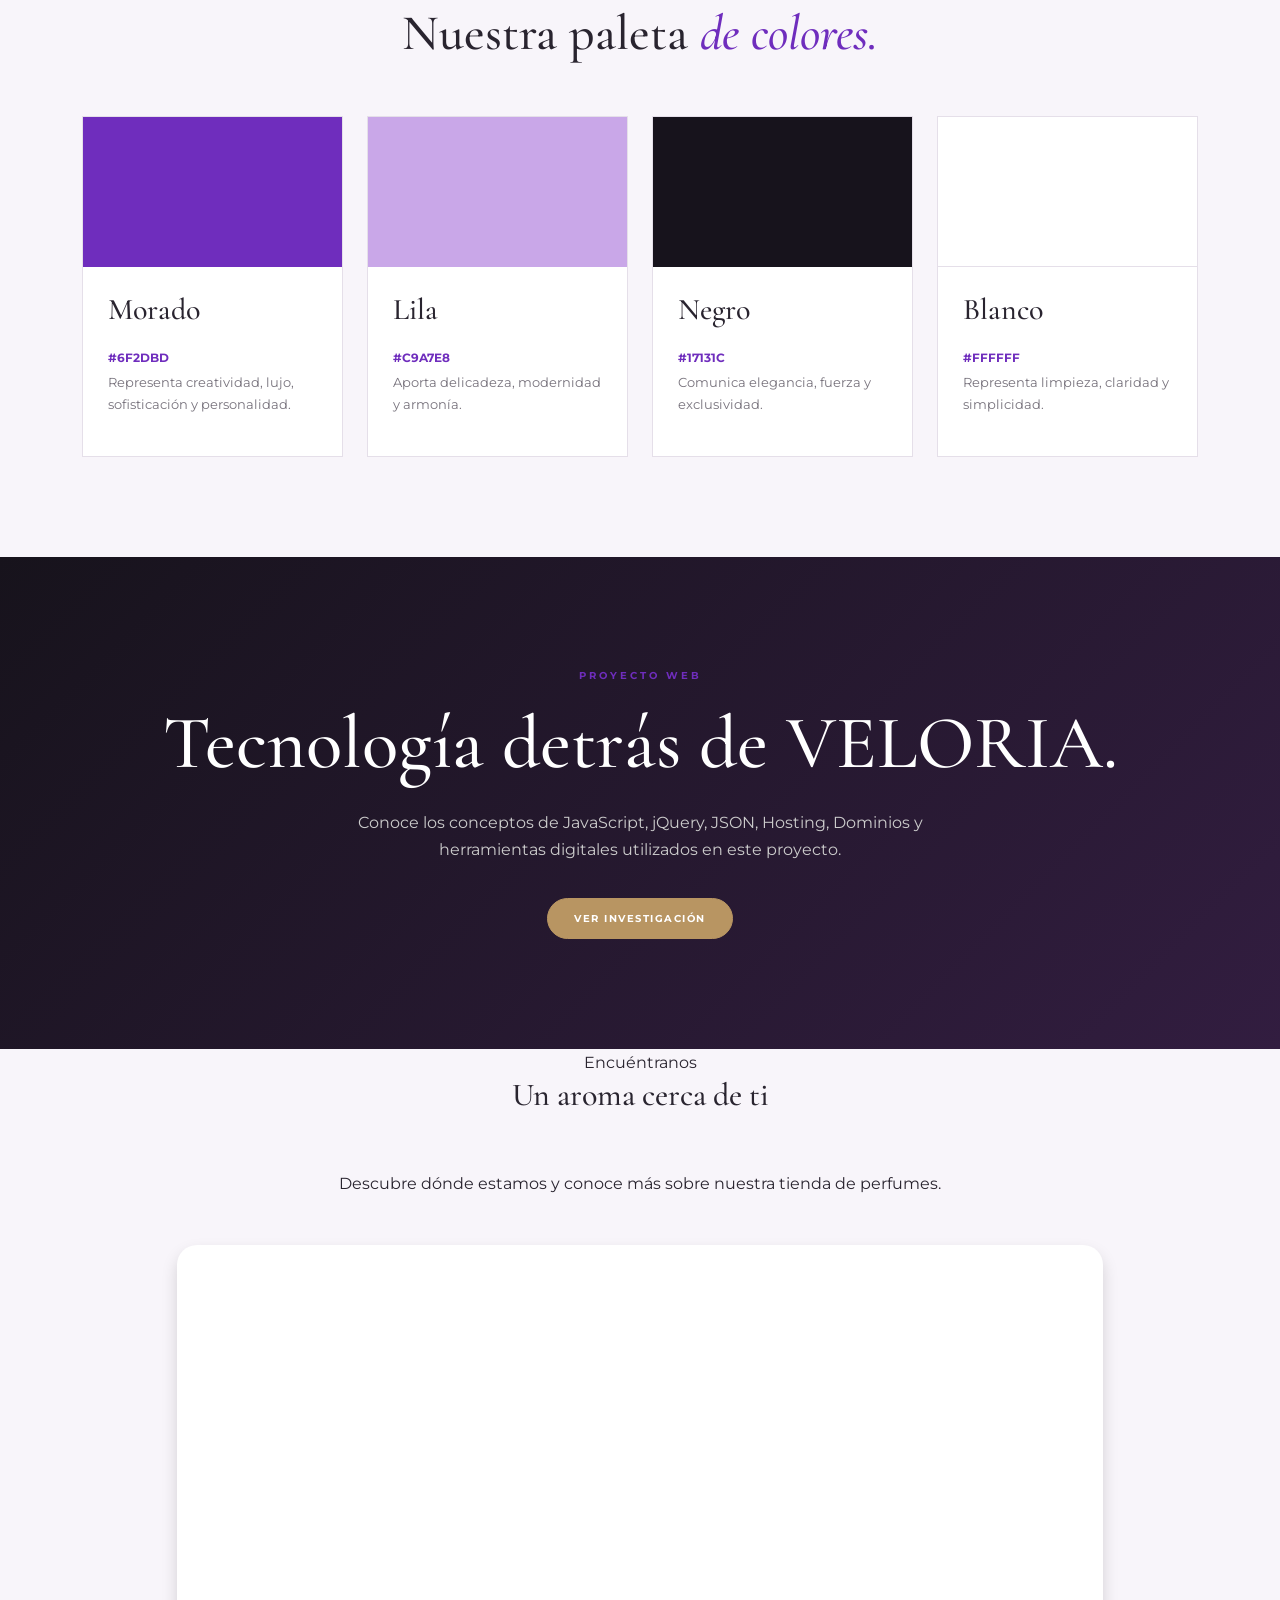
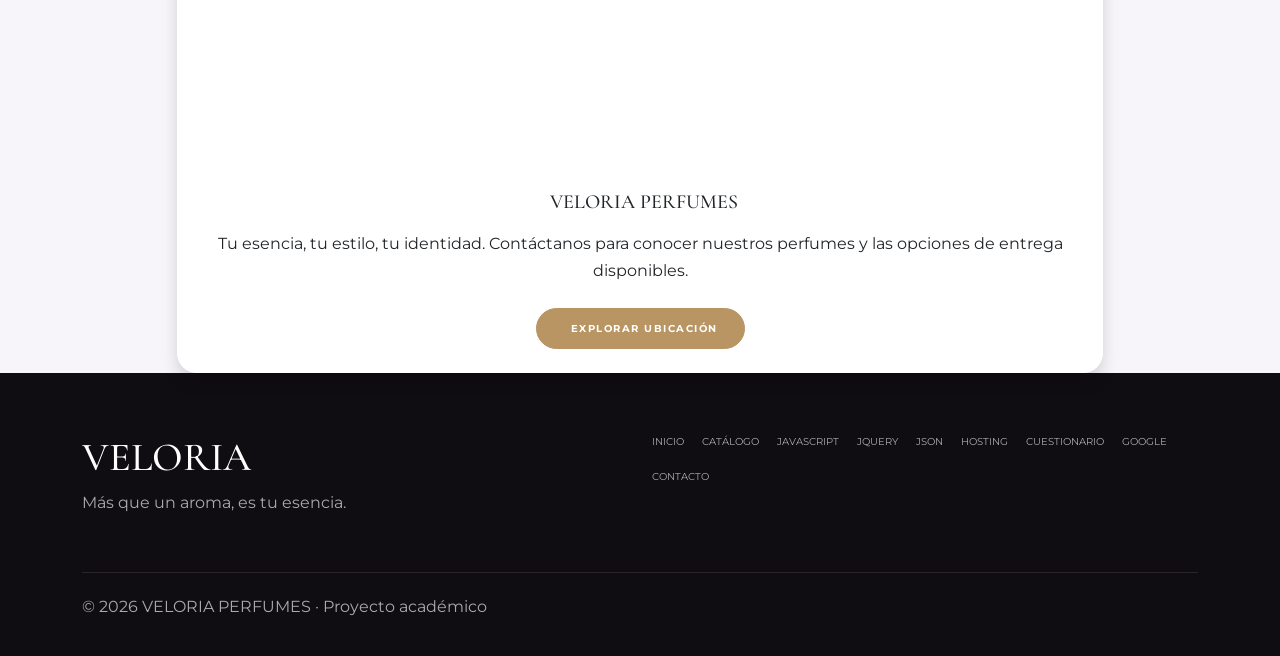
==== commit 60dbb41c: "50" ====
--- a/index.html
+++ b/index.html
@@ -45,7 +45,7 @@
                 </li>
 
                 <li class="nav-item">
-                    <a class="nav-link" href="javascript.html">Nosotros</a>
+                    <a class="nav-link" href="javacript.html">Nosotros</a>
                 </li>
 
                 <li class="nav-item">
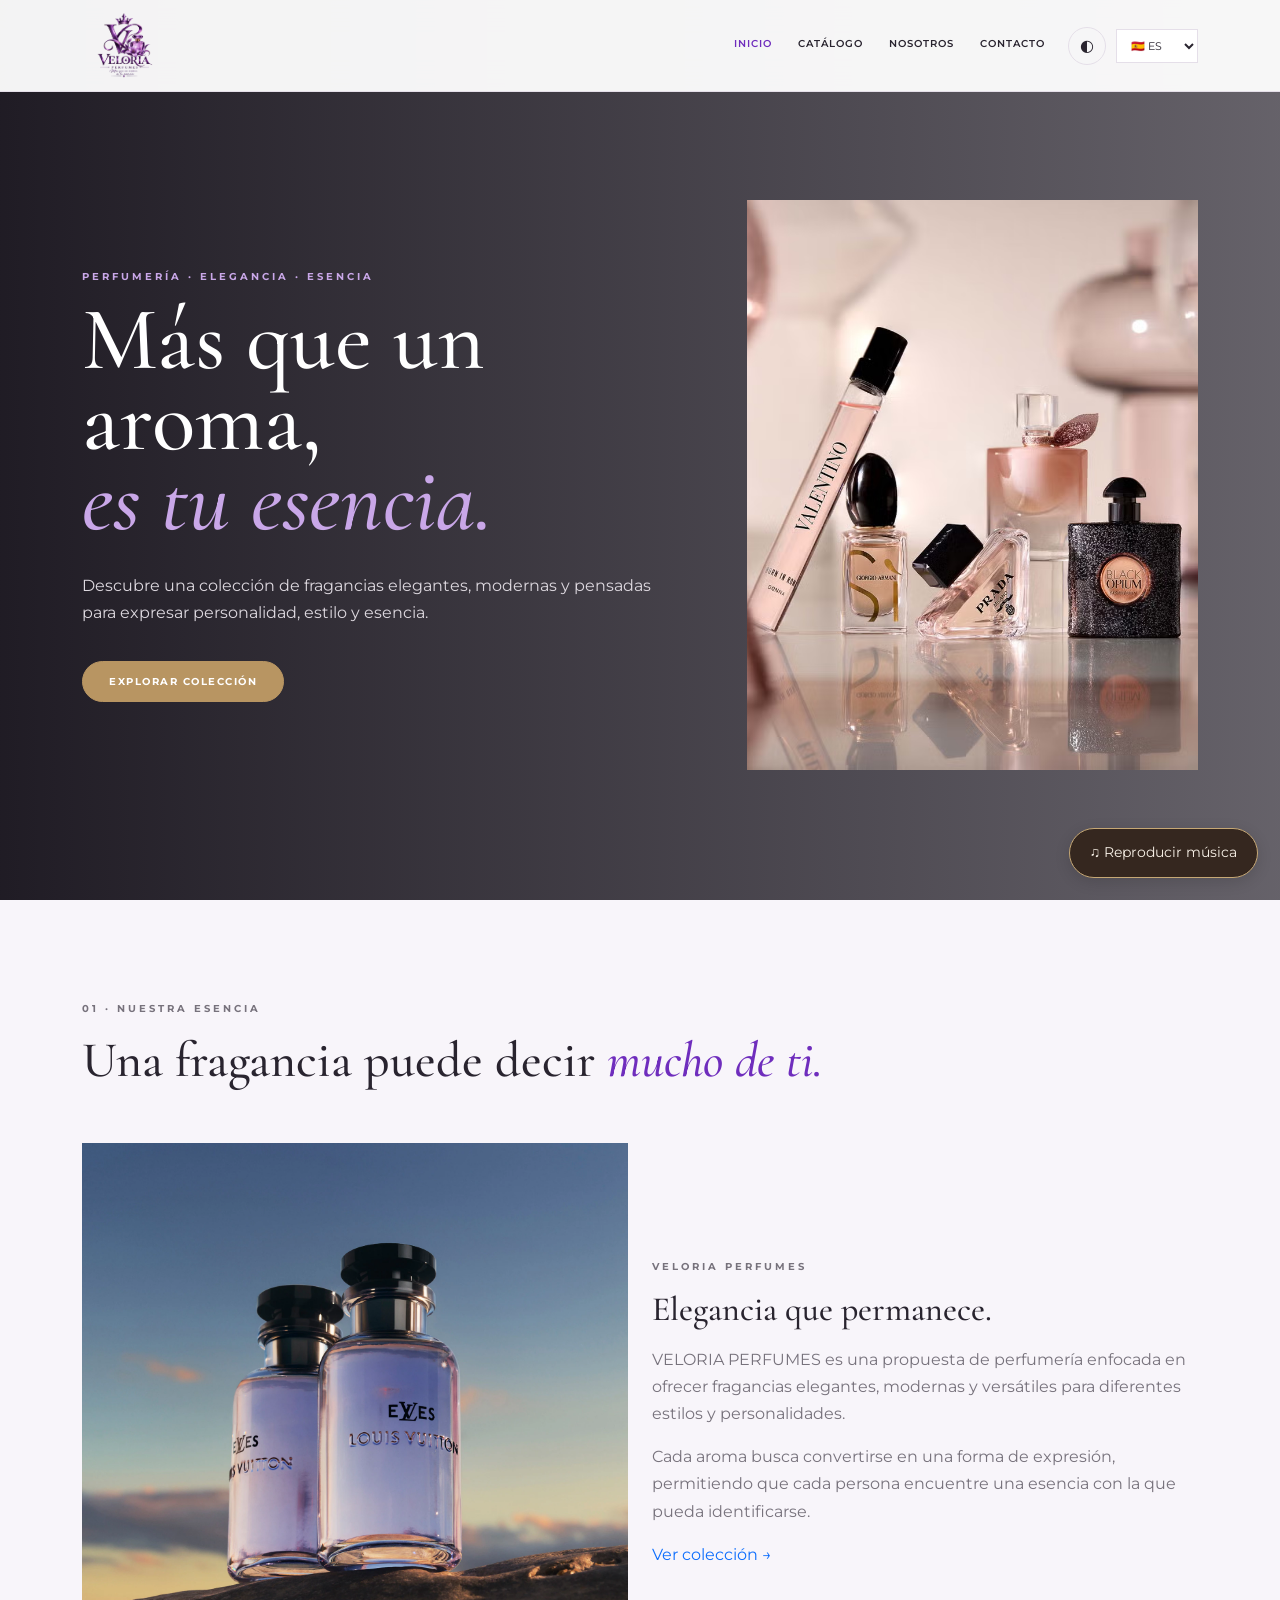
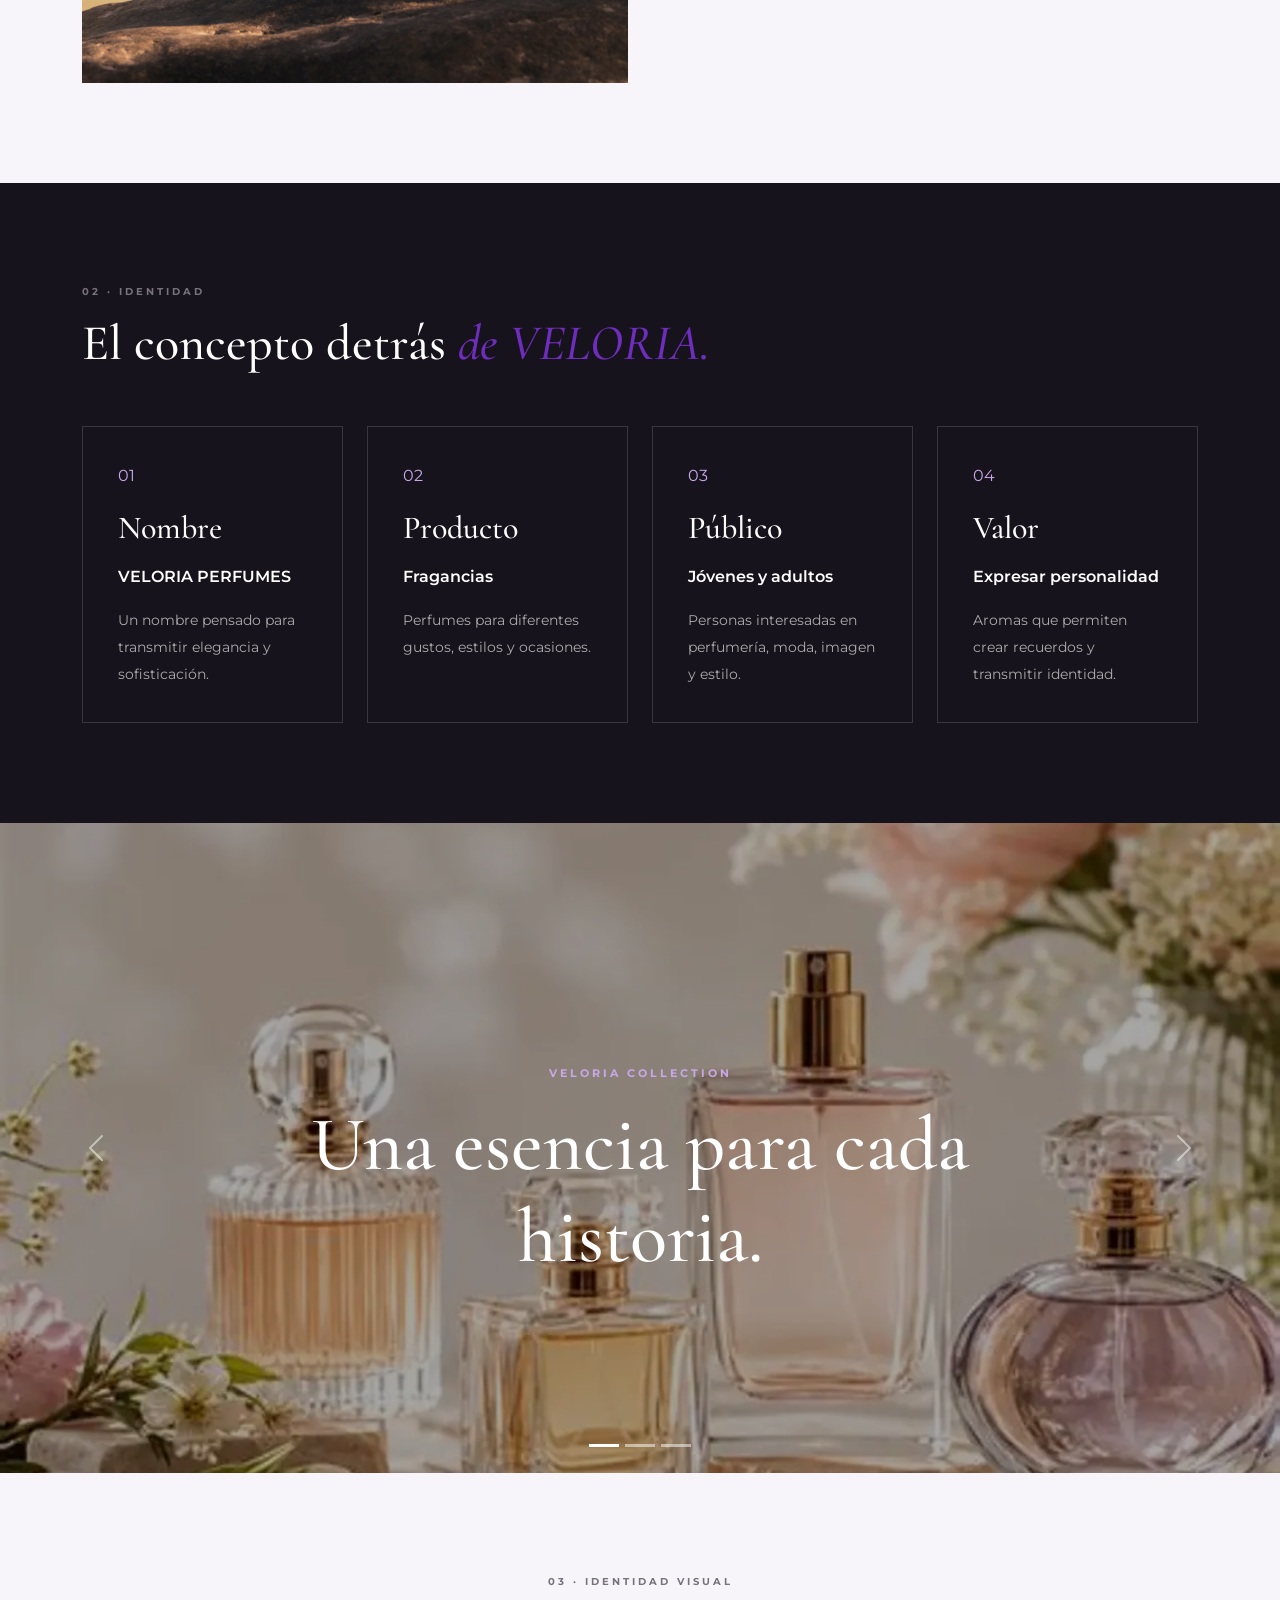
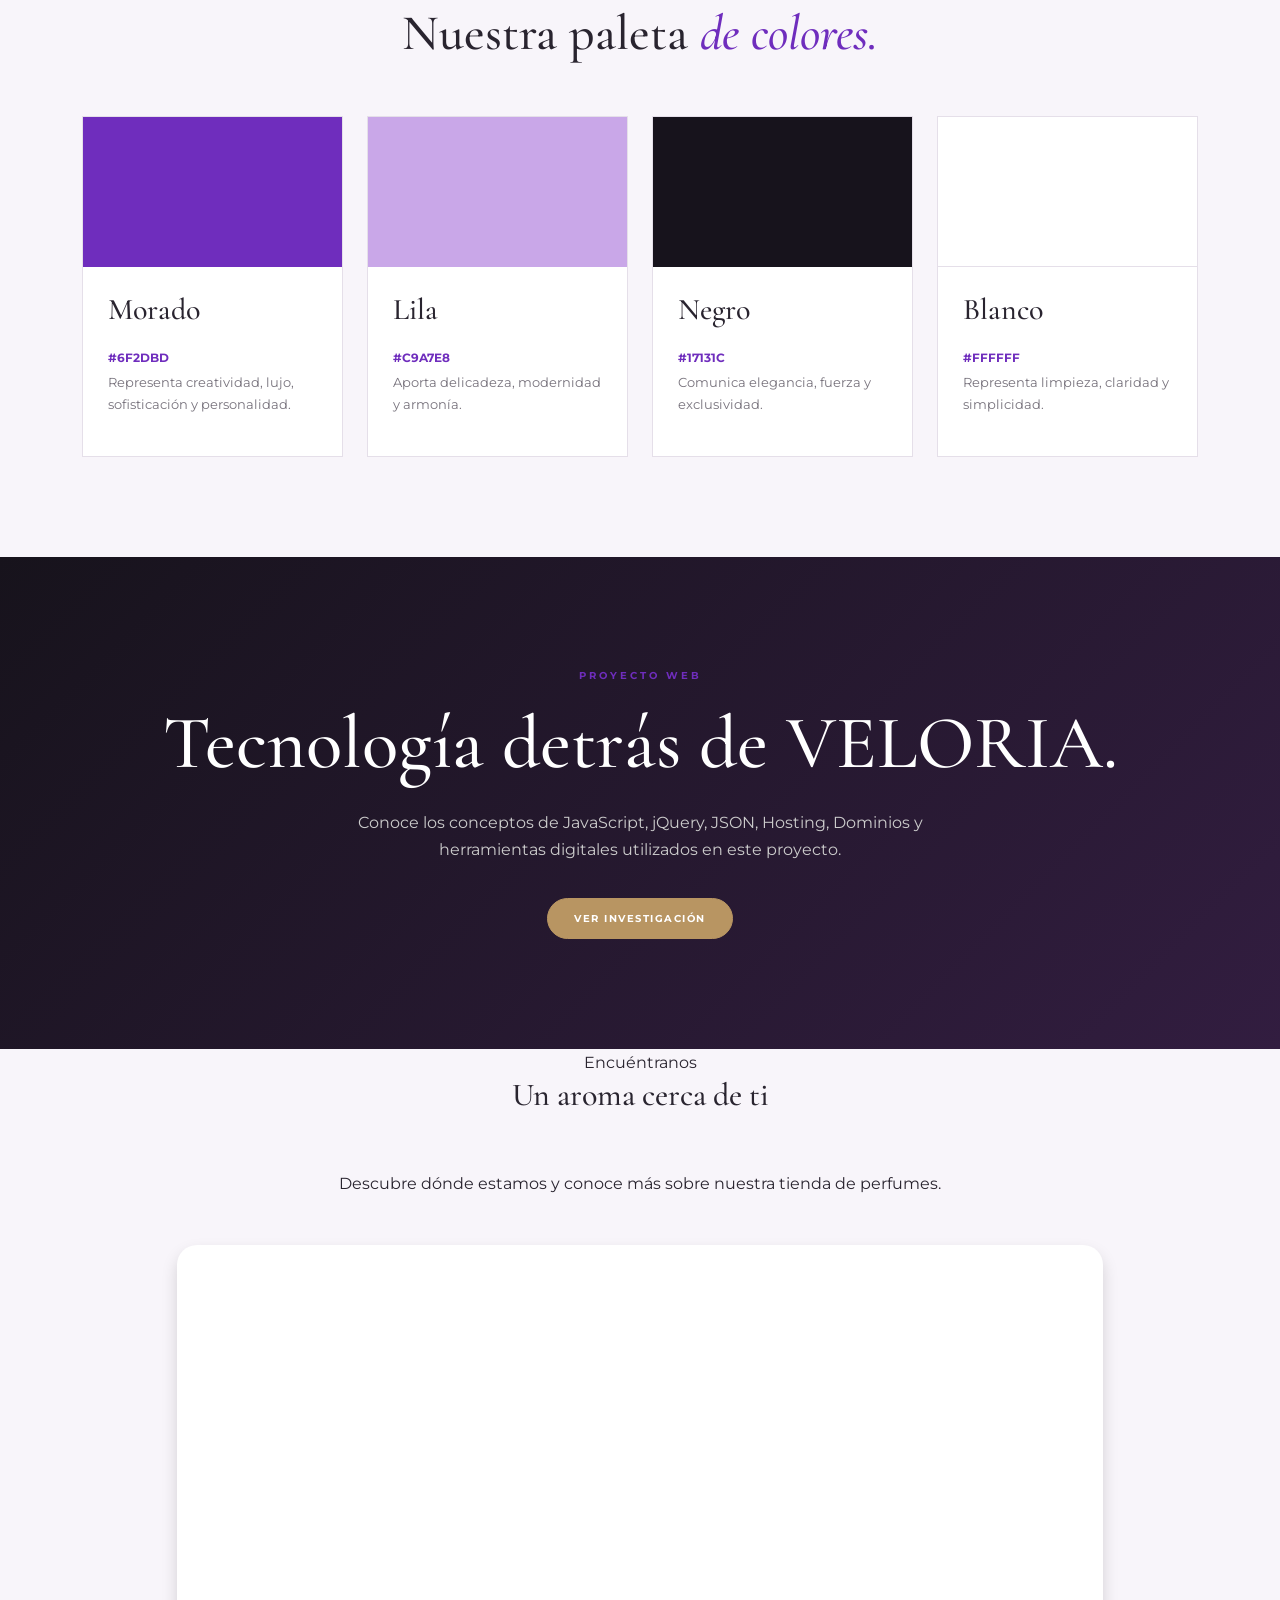
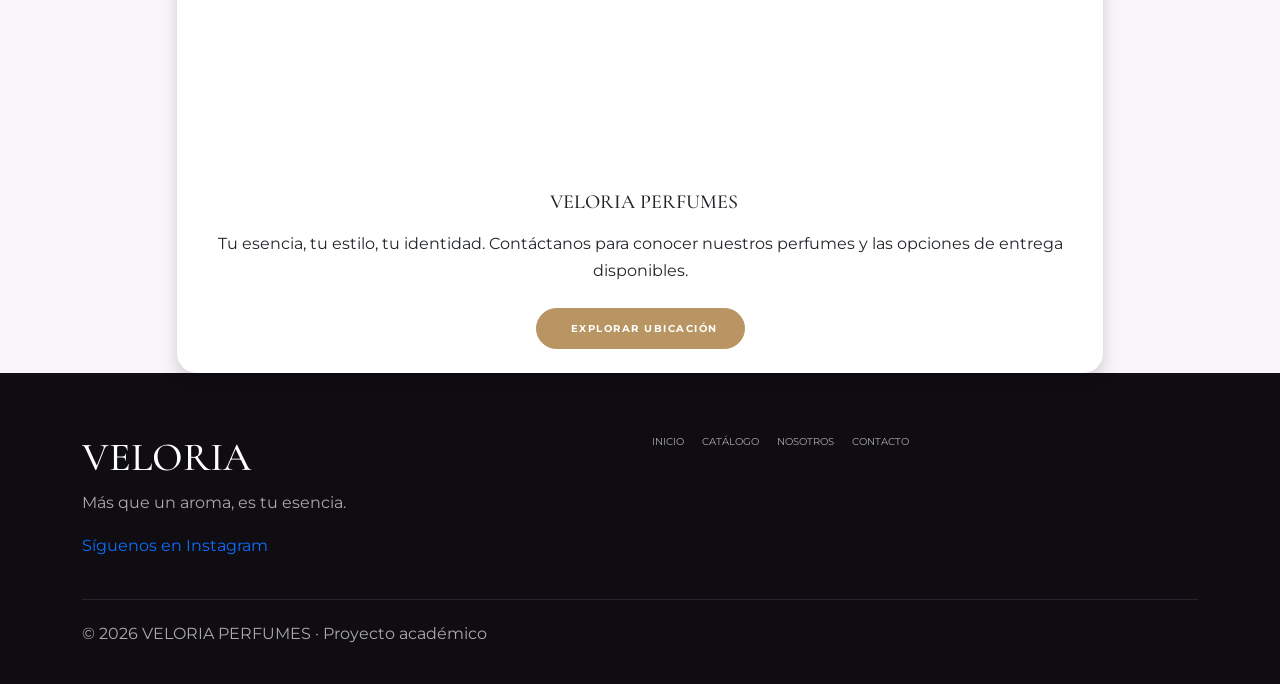
==== commit 459312ef: "50" ====
--- a/index.html
+++ b/index.html
@@ -507,7 +507,15 @@
                 <h3>VELORIA</h3>
 
                 <p>Más que un aroma, es tu esencia.</p>
-
+<div class="redes-sociales mt-3">
+    <a href="https://www.instagram.com/veloriaperfumes10?mdxt=MXJ0aGgxc2t5OGhucA=="
+       target="_blank"
+       rel="noopener noreferrer"
+       aria-label="Visitar nuestro Instagram">
+        <i class="bi bi-instagram"></i>
+        Síguenos en Instagram
+    </a>
+</div>
             </div>
 
             <div class="col-md-6">
@@ -516,12 +524,7 @@
 
                     <a href="index.html">Inicio</a>
                     <a href="catalogo.html">Catálogo</a>
-                    <a href="javascript.html">JavaScript</a>
-                    <a href="jquery.html">jQuery</a>
-                    <a href="json.html">JSON</a>
-                    <a href="hosting.html">Hosting</a>
-                    <a href="cuestionario.html">Cuestionario</a>
-                    <a href="google.html">Google</a>
+                    <a href="javascript.html">Nosotros</a>
                     <a href="contacto.html">Contacto</a>
 
                 </div>
@@ -553,4 +556,4 @@
 </audio>
 
 </body>
-</html>+</html
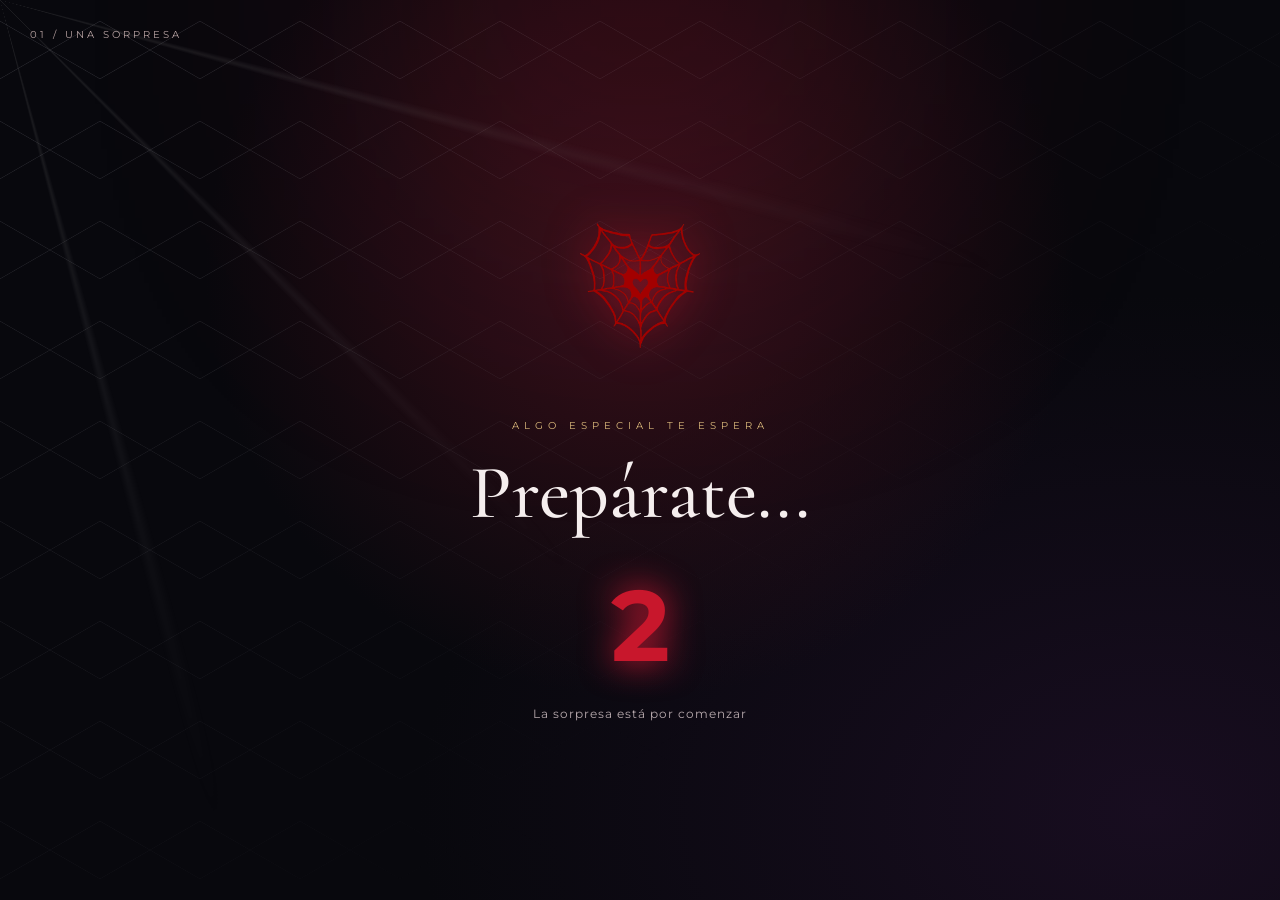
==== commit 05933ab9: "Add files via upload" ====
--- a/index.html
+++ b/index.html
@@ -1,559 +1,250 @@
-<!DOCTYPE html>
-<html lang="es">
-<head>
-    <meta charset="UTF-8">
-    <meta name="viewport" content="width=device-width, initial-scale=1.0">
-
-    <title>VELORIA PERFUMES | Inicio</title>
-
-    <link rel="preconnect" href="https://fonts.googleapis.com">
-    <link rel="preconnect" href="https://fonts.gstatic.com" crossorigin>
-
-    <link href="https://fonts.googleapis.com/css2?family=Cormorant+Garamond:wght@400;500;600;700&family=Montserrat:wght@300;400;500;600;700&display=swap" rel="stylesheet">
-
-    <link href="https://cdn.jsdelivr.net/npm/bootstrap@5.3.3/dist/css/bootstrap.min.css" rel="stylesheet">
-
-    <link rel="stylesheet" href="style.css">
-</head>
-
-<body>
-
-<nav class="navbar navbar-expand-lg fixed-top veloria-navbar">
-    <div class="container">
-
-        <a class="navbar-brand" href="index.html">
-            <img src="./img/43ada241-5967-4d22-9099-e7e84b31c5b8.png" alt="VELORIA PERFUMES" class="logo">
-        </a>
-
-        <button class="navbar-toggler"
-                type="button"
-                data-bs-toggle="collapse"
-                data-bs-target="#menuPrincipal">
-            <span class="navbar-toggler-icon"></span>
-        </button>
-
-        <div class="collapse navbar-collapse" id="menuPrincipal">
-
-            <ul class="navbar-nav ms-auto">
-
-                <li class="nav-item">
-                    <a class="nav-link active" href="index.html">Inicio</a>
-                </li>
-
-                <li class="nav-item">
-                    <a class="nav-link" href="catalogo.html">Catálogo</a>
-                </li>
-
-                <li class="nav-item">
-                    <a class="nav-link" href="javacript.html">Nosotros</a>
-                </li>
-
-                <li class="nav-item">
-                    <a class="nav-link" href="contacto.html">Contacto</a>
-                </li>
-
-                <li class="nav-item">
-                    <button id="themeToggle" class="theme-button">◐</button>
-                </li>
-
-                <li class="nav-item language-item">
-                    <label class="visually-hidden" for="languageSelect">Idioma / Language</label>
-                    <select id="languageSelect" class="language-select" aria-label="Idioma / Language">
-                        <option value="es">🇪🇸 ES</option>
-                        <option value="en">🇬🇧 EN</option>
-                    </select>
-                </li>
-
-            </ul>
-
-        </div>
-    </div>
-</nav>
-
-
-<header class="hero">
-
-    <div class="container">
-
-        <div class="row align-items-center">
-
-            <div class="col-lg-7">
-
-                <p class="eyebrow">
-                    PERFUMERÍA · ELEGANCIA · ESENCIA
-                </p>
-
-                <h1>
-                    Más que un aroma,
-                    <span>es tu esencia.</span>
-                </h1>
-
-                <p class="hero-text">
-                    Descubre una colección de fragancias elegantes,
-                    modernas y pensadas para expresar personalidad,
-                    estilo y esencia.
-                </p>
-
-                <a href="catalogo.html" class="btn btn-veloria">
-                    Explorar colección
-                </a>
-
-            </div>
-
-            <div class="col-lg-5">
-
-                <img src="./img/coleccion inicio 1.avif"
-                     alt="Colección de perfumes VELORIA"
-                     class="hero-image">
-
-            </div>
-
-        </div>
-
-    </div>
-
-</header>
-
-
-<section class="section">
-
-    <div class="container">
-
-        <div class="section-title">
-
-            <p>01 · NUESTRA ESENCIA</p>
-
-            <h2>
-                Una fragancia puede decir
-                <em>mucho de ti.</em>
-            </h2>
-
-        </div>
-
-        <div class="row align-items-center">
-
-            <div class="col-lg-6">
-
-                <img src="./img/perfume veloria.webp"
-                     alt="Perfume VELORIA"
-                     class="section-image">
-
-            </div>
-
-            <div class="col-lg-6">
-
-                <p class="eyebrow">
-                    VELORIA PERFUMES
-                </p>
-
-                <h3>
-                    Elegancia que permanece.
-                </h3>
-
-                <p>
-                    VELORIA PERFUMES es una propuesta de perfumería
-                    enfocada en ofrecer fragancias elegantes, modernas
-                    y versátiles para diferentes estilos y personalidades.
-                </p>
-
-                <p>
-                    Cada aroma busca convertirse en una forma de expresión,
-                    permitiendo que cada persona encuentre una esencia
-                    con la que pueda identificarse.
-                </p>
-
-                <a href="catalogo.html" class="text-link">
-                    Ver colección →
-                </a>
-
-            </div>
-
-        </div>
-
-    </div>
-
-</section>
-
-
-<section class="section section-dark">
-
-    <div class="container">
-
-        <div class="section-title">
-
-            <p>02 · IDENTIDAD</p>
-
-            <h2>
-                El concepto detrás
-                <em>de VELORIA.</em>
-            </h2>
-
-        </div>
-
-        <div class="row g-4">
-
-            <div class="col-md-6 col-lg-3">
-                <div class="info-card">
-                    <span>01</span>
-                    <h3>Nombre</h3>
-                    <p>VELORIA PERFUMES</p>
-                    <small>
-                        Un nombre pensado para transmitir
-                        elegancia y sofisticación.
-                    </small>
-                </div>
-            </div>
-
-            <div class="col-md-6 col-lg-3">
-                <div class="info-card">
-                    <span>02</span>
-                    <h3>Producto</h3>
-                    <p>Fragancias</p>
-                    <small>
-                        Perfumes para diferentes gustos,
-                        estilos y ocasiones.
-                    </small>
-                </div>
-            </div>
-
-            <div class="col-md-6 col-lg-3">
-                <div class="info-card">
-                    <span>03</span>
-                    <h3>Público</h3>
-                    <p>Jóvenes y adultos</p>
-                    <small>
-                        Personas interesadas en perfumería,
-                        moda, imagen y estilo.
-                    </small>
-                </div>
-            </div>
-
-            <div class="col-md-6 col-lg-3">
-                <div class="info-card">
-                    <span>04</span>
-                    <h3>Valor</h3>
-                    <p>Expresar personalidad</p>
-                    <small>
-                        Aromas que permiten crear recuerdos
-                        y transmitir identidad.
-                    </small>
-                </div>
-            </div>
-
-        </div>
-
-    </div>
-
-</section>
-
-
-<section class="carousel-section">
-
-    <div id="veloriaCarousel"
-         class="carousel slide carousel-fade"
-         data-bs-ride="carousel">
-
-        <div class="carousel-indicators">
-
-            <button type="button"
-                    data-bs-target="#veloriaCarousel"
-                    data-bs-slide-to="0"
-                    class="active"></button>
-
-            <button type="button"
-                    data-bs-target="#veloriaCarousel"
-                    data-bs-slide-to="1"></button>
-
-            <button type="button"
-                    data-bs-target="#veloriaCarousel"
-                    data-bs-slide-to="2"></button>
-
-        </div>
-
-        <div class="carousel-inner">
-
-            <div class="carousel-item active">
-                <img src="./img/carrucel 1.webp"
-                     class="d-block w-100"
-                     alt="Colección VELORIA">
-
-                <div class="carousel-caption">
-                    <p>VELORIA COLLECTION</p>
-                    <h2>Una esencia para cada historia.</h2>
-                </div>
-            </div>
-
-            <div class="carousel-item">
-                <img src="./img/carrucel 2.webp"
-                     class="d-block w-100"
-                     alt="Perfumes VELORIA">
-
-                <div class="carousel-caption">
-                    <p>YOUR SIGNATURE</p>
-                    <h2>Encuentra el aroma que te representa.</h2>
-                </div>
-            </div>
-
-            <div class="carousel-item">
-                <img src="./img/carrucel 3.png"
-                     class="d-block w-100"
-                     alt="Nueva colección VELORIA">
-
-                <div class="carousel-caption">
-                    <p>NEW COLLECTION</p>
-                    <h2>Elegancia que permanece.</h2>
-                </div>
-            </div>
-
-        </div>
-
-        <button class="carousel-control-prev"
-                type="button"
-                data-bs-target="#veloriaCarousel"
-                data-bs-slide="prev">
-
-            <span class="carousel-control-prev-icon"></span>
-
-        </button>
-
-        <button class="carousel-control-next"
-                type="button"
-                data-bs-target="#veloriaCarousel"
-                data-bs-slide="next">
-
-            <span class="carousel-control-next-icon"></span>
-
-        </button>
-
-    </div>
-
-</section>
-
-
-<section class="section">
-
-    <div class="container">
-
-        <div class="section-title text-center">
-
-            <p>03 · IDENTIDAD VISUAL</p>
-
-            <h2>
-                Nuestra paleta
-                <em>de colores.</em>
-            </h2>
-
-        </div>
-
-        <div class="row g-4">
-
-            <div class="col-md-6 col-lg-3">
-                <div class="color-card">
-                    <div class="color purple"></div>
-                    <h3>Morado</h3>
-                    <strong>#6F2DBD</strong>
-                    <p>
-                        Representa creatividad, lujo,
-                        sofisticación y personalidad.
-                    </p>
-                </div>
-            </div>
-
-            <div class="col-md-6 col-lg-3">
-                <div class="color-card">
-                    <div class="color lilac"></div>
-                    <h3>Lila</h3>
-                    <strong>#C9A7E8</strong>
-                    <p>
-                        Aporta delicadeza, modernidad
-                        y armonía.
-                    </p>
-                </div>
-            </div>
-
-            <div class="col-md-6 col-lg-3">
-                <div class="color-card">
-                    <div class="color black"></div>
-                    <h3>Negro</h3>
-                    <strong>#17131C</strong>
-                    <p>
-                        Comunica elegancia, fuerza
-                        y exclusividad.
-                    </p>
-                </div>
-            </div>
-
-            <div class="col-md-6 col-lg-3">
-                <div class="color-card">
-                    <div class="color white"></div>
-                    <h3>Blanco</h3>
-                    <strong>#FFFFFF</strong>
-                    <p>
-                        Representa limpieza,
-                        claridad y simplicidad.
-                    </p>
-                </div>
-            </div>
-
-        </div>
-
-    </div>
-
-</section>
-
-
-<section class="cta-section">
-
-    <div class="container text-center">
-
-        <p class="eyebrow">PROYECTO WEB</p>
-
-        <h2>
-            Tecnología detrás de VELORIA.
-        </h2>
-
-        <p>
-            Conoce los conceptos de JavaScript, jQuery, JSON,
-            Hosting, Dominios y herramientas digitales utilizados
-            en este proyecto.
-        </p>
-
-        <a href="javascript.html" class="btn btn-veloria">
-            Ver investigación
-        </a>
-
-    </div>
-
-</section>
-
-<!-- SECCIÓN DE UBICACIÓN: VELORIA PERFUMES -->
-<section class="seccion-padding" id="ubicacion">
-    <div class="container">
-
-        <!-- Encabezado -->
-        <div class="text-center mb-5">
-            <span class="section-label">
-                <i class="bi bi-geo-alt-fill"></i>
-                Encuéntranos
-            </span>
-
-            <h2 class="section-title">
-                Un aroma cerca de ti
-            </h2>
-
-            <p class="section-description">
-                Descubre dónde estamos y conoce más sobre
-                nuestra tienda de perfumes.
-            </p>
-        </div>
-
-        <!-- Tarjeta del mapa -->
-        <div class="row justify-content-center">
-            <div class="col-lg-10">
-
-                <div class="card border-0 shadow overflow-hidden"
-                     style="border-radius: 20px;">
-
-                    <!-- Mapa de Google Maps -->
-                    <div class="ratio ratio-16x9">
-                        <iframe
-                            src="https://maps.google.com/maps?q=El%20Salvador&z=7&output=embed"
-                            title="Ubicación de VELORIA PERFUMES"
-                            loading="lazy"
-                            allowfullscreen>
-                        </iframe>
-                    </div>
-
-                    <!-- Información de la tienda -->
-                    <div class="card-body text-center p-4">
-
-                        <h3 class="h5 mb-3">
-                            <i class="bi bi-geo-alt-fill me-2"
-                               style="color: #B89562;"></i>
-                            VELORIA PERFUMES
-                        </h3>
-
-                        <p class="mb-4">
-                            Tu esencia, tu estilo, tu identidad.
-                            Contáctanos para conocer nuestros perfumes
-                            y las opciones de entrega disponibles.
-                        </p>
-
-                        <a
-                            href="https://www.google.com/maps/search/?api=1&query=El+Salvador"
-                            target="_blank"
-                            rel="noopener noreferrer"
-                            class="btn btn-veloria">
-                            <i class="bi bi-map me-2"></i>
-                            Explorar ubicación
-                        </a>
-
-                    </div>
-                </div>
-
-            </div>
-        </div>
-
-    </div>
-</section>
-<footer class="footer">
-
-    <div class="container">
-
-        <div class="row">
-
-            <div class="col-md-6">
-
-                <h3>VELORIA</h3>
-
-                <p>Más que un aroma, es tu esencia.</p>
-<div class="redes-sociales mt-3">
-    <a href="https://www.instagram.com/veloriaperfumes10?mdxt=MXJ0aGgxc2t5OGhucA=="
-       target="_blank"
-       rel="noopener noreferrer"
-       aria-label="Visitar nuestro Instagram">
-        <i class="bi bi-instagram"></i>
-        Síguenos en Instagram
-    </a>
-</div>
-            </div>
-
-            <div class="col-md-6">
-
-                <div class="footer-links">
-
-                    <a href="index.html">Inicio</a>
-                    <a href="catalogo.html">Catálogo</a>
-                    <a href="javascript.html">Nosotros</a>
-                    <a href="contacto.html">Contacto</a>
-
-                </div>
-
-            </div>
-
-        </div>
-
-        <div class="footer-bottom">
-            <p>© 2026 VELORIA PERFUMES · Proyecto académico</p>
-        </div>
-
-    </div>
-
-</footer>
-
-
-<script src="https://cdn.jsdelivr.net/npm/bootstrap@5.3.3/dist/js/bootstrap.bundle.min.js"></script>
-<script src="language.js"></script>
-<script src="script.js"></script>
-
-
-<button id="boton-musica" class="boton-musica" type="button">
-  ♫ Reproducir música
-</button>
-
-<audio id="./Esclava [Instrumental] • Bryant Myers, Anonimus, Anuel AA, Almighty - 𝐌𝐫. 𝐈𝐧𝐬𝐭𝐫𝐮𝐦𝐞𝐧𝐭𝐚𝐥 ♪.mp3.crdownload " loop>
-  <source src="./Esclava [Instrumental] • Bryant Myers, Anonimus, Anuel AA, Almighty - 𝐌𝐫. 𝐈𝐧𝐬𝐭𝐫𝐮𝐦𝐞𝐧𝐭𝐚𝐥 ♪.mp3.crdownload" type="audio/mpeg">
-</audio>
-
-</body>
-</html+
+<!DOCTYPE html>
+<html lang="es">
+<head>
+  <meta charset="UTF-8">
+  <meta name="viewport" content="width=device-width, initial-scale=1.0">
+  <title>Una sorpresa especial | Spider-Man</title>
+  <link rel="preconnect" href="https://fonts.googleapis.com">
+  <link href="https://fonts.googleapis.com/css2?family=Cormorant+Garamond:wght@400;500;600;700&family=Montserrat:wght@300;400;500;600;700&display=swap" rel="stylesheet">
+  <link rel="stylesheet" href="style.css">
+</head>
+<body>
+
+  <div class="web-overlay"></div>
+  <div class="cinematic-light"></div>
+
+  <!-- CUENTA REGRESIVA -->
+  <section id="countdown" class="screen active">
+    <div class="scene-number">01 / UNA SORPRESA</div>
+    <div class="spider-logo">
+      <img src="./img/images 1.png" alt="" onerror="this.style.display='none'">
+    </div>
+    <p class="eyebrow">ALGO ESPECIAL TE ESPERA</p>
+    <h1>Prepárate...</h1>
+    <div id="number">3</div>
+    <p class="small-text">La sorpresa está por comenzar</p>
+  </section>
+
+  <!-- BIENVENIDA -->
+  <section id="welcome" class="screen">
+    <div class="scene-number">02 / EL MENSAJE</div>
+    <p class="eyebrow">ARCHIVO CONFIDENCIAL</p>
+    <h1>Tienes un mensaje</h1>
+
+    <div class="envelope" id="envelope">
+      <div class="envelope-back"></div>
+      <div class="envelope-paper"></div>
+      <div class="envelope-flap"></div>
+      <div class="envelope-front"></div>
+      <div class="envelope-seal">S</div>
+    </div>
+
+    <p class="small-text">Parece que alguien te ha dejado una sorpresa...</p>
+    <button id="startBtn" class="main-btn hidden" onclick="goTo('cards')">
+      DESCUBRIR SORPRESA
+    </button>
+  </section>
+
+  <!-- TARJETAS -->
+  <section id="cards" class="screen">
+    <div class="scene-number">03 / LOS REGALOS</div>
+    <p class="eyebrow">CUATRO PEQUEÑOS SECRETOS</p>
+    <h1>Elige una sorpresa</h1>
+
+    <div class="gift-container">
+      <button class="gift" onclick="showGift(0)">
+        <span>01</span><small>UN MENSAJE</small>
+      </button>
+      <button class="gift" onclick="showGift(1)">
+        <span>02</span><small>UN RECUERDO</small>
+      </button>
+      <button class="gift" onclick="showGift(2)">
+        <span>03</span><small>UNA SONRISA</small>
+      </button>
+      <button class="gift" onclick="showGift(3)">
+        <span>04</span><small>ALGO ESPECIAL</small>
+      </button>
+    </div>
+
+    <div id="giftMessage" class="gift-modal hidden">
+      <div class="gift-modal-content">
+        <button class="close-btn" onclick="closeGift()">×</button>
+        <p class="eyebrow">MENSAJE SECRETO</p>
+        <h2>Para ti</h2>
+        <p id="giftText"></p>
+      </div>
+    </div>
+
+    <button class="secondary-btn" onclick="goTo('music')">CONTINUAR</button>
+  </section>
+
+  <!-- MÚSICA -->
+  <section id="music" class="screen">
+    <div class="scene-number">04 / LA CANCIÓN</div>
+    <p class="eyebrow">UNA CANCION QUE ME RECUERDA MUCHO A TI</p>
+    <h1>Si te preguntas porque esta cancion me recuerda a ti,
+        No es solo por lo que dice, es por el sentimiento y nostalgia que tengo hacia ti.
+    </h1>
+
+    <div class="record">
+      <div class="record-center">S</div>
+    </div>
+
+    <div class="song-info">
+      <h2 id="songTitle">Canción especial para tu               </h2>
+      <p id="songArtist">Para este momento</p>
+    </div>
+
+    <audio id="audio"></audio>
+
+    <div class="music-controls">
+      <button onclick="previousSong()" aria-label="Canción anterior">|◀</button>
+      <button id="playBtn" class="play-btn" onclick="toggleMusic()">▶</button>
+      <button onclick="nextSong()" aria-label="Canción siguiente">▶|</button>
+    </div>
+
+    <div class="progress-container">
+      <span id="currentTime">0:00</span>
+      <input type="range" id="progress" value="0" min="0" max="100">
+      <span id="duration">0:00</span>
+    </div>
+
+    <button class="secondary-btn" onclick="goTo('gallery')">VER RECUERDOS</button>
+  </section>
+
+ 
+
+<!-- GALERÍA -->
+<section id="gallery" class="screen">
+  <div class="scene-number">05 / LOS RECUERDOS</div>
+  <p class="eyebrow">MOMENTOS QUE MERECEN QUEDARSE</p>
+  <h1>Una pequeña galería</h1>
+
+  <div class="gallery-grid">
+
+    <div class="photo">
+      <img src="./img/foto1.jpg.jpg" alt="Fotografía 1">
+      <p>Primera foto contigo JAJAJA</p>
+    </div>
+
+    <div class="photo">
+      <img src="./img/foto2.jpg" alt="Fotografía 2">
+      <p>Momento bonito</p>
+    </div>
+
+    <div class="photo">
+      <img src="./img/foto3.jpg" alt="Fotografía 3">
+      <p>Amando tus ojos chinos :(</p>
+    </div>
+
+    <div class="photo">
+      <img src="./img/foto4.jpg" alt="Fotografía 4">
+      <p>Ojitosss</p>
+    </div>
+
+    <div class="photo">
+      <img src="./img/foto5.jpg" alt="Fotografía 5">
+      <p>Cuando te di el primer detalle</p>
+    </div>
+
+    <div class="photo">
+      <img src="./img/foto6.jpg" alt="Fotografía 6">
+      <p>Siempre seras un</p>
+    </div>
+
+    <div class="photo">
+      <img src="./img/foto7.jpg" alt="Fotografía 7">
+      <p>niño con un gran corazon</p>
+    </div>
+
+    <div class="photo">
+      <img src="./img/foto8.jpg" alt="Fotografía 8">
+      <p>y me alegro de haberte conocido</p>
+    </div>
+
+    <div class="photo">
+      <img src="./img/foto9.jpg" alt="Fotografía 9">
+      <p>loviuuu</p>
+    </div>
+
+  <div class="photo">
+  <video controls>
+    <source src="./img/foto10.mp4" type="video/mp4">
+    Tu navegador no puede reproducir este video.
+  </video>
+  <p>Eres una personita muy especial</p>
+</div>
+
+  </div>
+
+  <button class="secondary-btn" onclick="goTo('reasons')">
+    CONTINUAR
+  </button>
+</section>
+
+
+  <!-- RAZONES -->
+  <section id="reasons" class="screen">
+    <div class="scene-number">06 / SEIS RAZONES</div>
+    <p class="eyebrow">PEQUEÑOS DETALLES</p>
+    <h1>Algunas razones</h1>
+
+    <div id="reasonList" class="reason-list"></div>
+
+    <div class="spider-character">
+      <img src="imagenes/spiderman-lateral.png" alt="" onerror="this.style.display='none'">
+    </div>
+
+    <button class="secondary-btn" onclick="goTo('letter')">LEER CARTA</button>
+  </section>
+
+  <!-- CARTA -->
+  <section id="letter" class="screen">
+    <div class="scene-number">07 / UNA CARTA</div>
+    <p class="eyebrow">UNAS PALABRAS PARA TI</p>
+
+    <div class="letter-paper">
+      <div class="letter-decoration">S</div>
+      <h1 id="letterTitle">Algo que quiero que recuerdes</h1>
+      <div id="letterContent"></div>
+    </div>
+
+    <button class="secondary-btn" onclick="goTo('final')">DESCUBRIR EL FINAL</button>
+  </section>
+
+  <!-- FINAL -->
+  <section id="final" class="screen">
+    <div class="scene-number">08 / FIN DEL RECORRIDO</div>
+
+    <div class="final-spider">
+      <img src="imagenes/spiderman-final.png" alt="" onerror="this.style.display='none'">
+    </div>
+
+    <p class="eyebrow">MISIÓN COMPLETADA</p>
+    <h1>Esta sorpresa es para ti</h1>
+    <p class="final-message">
+      Porque hay personas que hacen especiales hasta los momentos más sencillos.
+    </p>
+
+    <button class="main-btn" onclick="revealSecret()">UN ÚLTIMO SECRETO</button>
+    <p id="secretMessage" class="secret-message hidden">
+      Nunca olvides lo especial que eres. ❤️
+    </p>
+
+    <button class="secondary-btn" onclick="restart()">VOLVER A COMENZAR</button>
+  </section>
+
+  <!-- AMPLIAR FOTOGRAFÍAS -->
+  <div id="lightbox" class="lightbox hidden" onclick="closeLightbox()">
+    <button class="lightbox-close" aria-label="Cerrar">×</button>
+    <img id="lightboxImage" src="" alt="Fotografía ampliada">
+    <p id="lightboxCaption"></p>
+  </div>
+
+  <script src="script.js"></script>
+</body>
+</html>
+
+
+
--- a/style.css
+++ b/style.css
@@ -1,952 +1,696 @@
-:root {
-    --purple: #6F2DBD;
-    --lilac: #C9A7E8;
-    --dark: #17131C;
-    --dark2: #211C26;
-    --white: #FFFFFF;
-    --cream: #F8F5FA;
-    --text: #29242F;
-    --gray: #77727C;
-    --border: #E5DFE9;
-}
-
-[data-theme="dark"] {
-    --cream: #17131C;
-    --white: #211C26;
-    --text: #F8F5FA;
-    --gray: #C8C1CC;
-    --border: #3B3442;
-}
-
-* {
-    box-sizing: border-box;
-    margin: 0;
-    padding: 0;
-}
-
-html {
-    scroll-behavior: smooth;
-}
-
-body {
-    font-family: "Montserrat", sans-serif;
-    background: var(--cream);
-    color: var(--text);
-    line-height: 1.7;
-    transition: 0.3s;
-}
-
-h1,
-h2,
-h3,
-h4 {
-    font-family: "Cormorant Garamond", serif;
-}
-
-a {
-    text-decoration: none;
-}
-
-
-/* NAVBAR */
-
-.veloria-navbar {
-    background: rgba(255,255,255,0.95);
-    backdrop-filter: blur(15px);
-    border-bottom: 1px solid var(--border);
-    padding: 8px 0;
-}
-
-[data-theme="dark"] .veloria-navbar {
-    background: rgba(23,19,28,0.95);
-}
-
-.logo {
-    width: 85px;
-    height: 65px;
-    object-fit: contain;
-}
-
-.nav-link {
-    color: var(--text) !important;
-    font-size: 10px;
-    font-weight: 600;
-    letter-spacing: 1px;
-    text-transform: uppercase;
-    margin-left: 10px;
-}
-
-.nav-link:hover,
-.nav-link.active {
-    color: var(--purple) !important;
-}
-
-.theme-button {
-    background: transparent;
-    border: 1px solid var(--border);
-    color: var(--text);
-    border-radius: 50%;
-    width: 38px;
-    height: 38px;
-    margin-left: 15px;
-    cursor: pointer;
-}
-
-
-/* HERO */
-
-.hero {
-    min-height: 100vh;
-    padding: 150px 0 80px;
-    display: flex;
-    align-items: center;
-    background:
-        linear-gradient(
-            90deg,
-            rgba(23,19,28,.96),
-            rgba(23,19,28,.65)
-        ),
-        url("imagen-principal.jpg") center/cover;
-    color: white;
-}
-
-.eyebrow {
-    color: var(--purple);
-    font-size: 10px;
-    font-weight: 700;
-    letter-spacing: 3px;
-    text-transform: uppercase;
-    margin-bottom: 15px;
-}
-
-.hero .eyebrow {
-    color: var(--lilac);
-}
-
-.hero h1 {
-    font-size: clamp(55px, 7vw, 95px);
-    line-height: .9;
-    font-weight: 500;
-    margin-bottom: 30px;
-}
-
-.hero h1 span {
-    display: block;
-    color: var(--lilac);
-    font-style: italic;
-}
-
-.hero-text {
-    max-width: 600px;
-    color: #ddd8df;
-    margin-bottom: 35px;
-}
-
-.hero-image {
-    width: 100%;
-    height: 570px;
-    object-fit: cover;
-}
-
-
-/* PAGE HEADER */
-
-.page-header {
-    padding: 180px 0 90px;
-    background:
-        linear-gradient(135deg, #17131C, #332044);
-    color: white;
-}
-
-.page-header h1 {
-    font-size: clamp(55px, 7vw, 90px);
-    line-height: 1;
-}
-
-.page-header h1 em {
-    color: var(--lilac);
-}
-
-.page-header p:last-child {
-    max-width: 650px;
-    color: #d1ccd4;
-}
-
-
-/* SECCIONES */
-
-.section {
-    padding: 100px 0;
-}
-
-.section-light {
-    background: var(--white);
-}
-
-.section-dark {
-    background: var(--dark);
-    color: white;
-}
-
-.section-title {
-    margin-bottom: 55px;
-}
-
-.section-title p {
-    color: var(--purple);
-    font-size: 10px;
-    font-weight: 700;
-    letter-spacing: 3px;
-}
-
-.section-title h2 {
-    font-size: clamp(42px, 5vw, 65px);
-    line-height: 1;
-}
-
-.section-title em {
-    color: var(--purple);
-}
-
-.section h2 {
-    font-size: 50px;
-    line-height: 1.1;
-    margin-bottom: 25px;
-}
-
-.section h2 em {
-    color: var(--purple);
-}
-
-.section h3 {
-    font-size: 34px;
-    margin-bottom: 15px;
-}
-
-.section p {
-    color: var(--gray);
-}
-
-.section-image {
-    width: 100%;
-    height: 540px;
-    object-fit: cover;
-}
-
-
-/* BOTONES */
-
-.btn-veloria {
-    background: var(--purple);
-    border: 1px solid var(--purple);
-    color: white;
-    padding: 14px 28px;
-    border-radius: 0;
-    font-size: 10px;
-    font-weight: 700;
-    letter-spacing: 1.5px;
-    text-transform: uppercase;
-}
-
-.btn-veloria:hover {
-    background: transparent;
-    color: var(--purple);
-}
-
-
-/* TARJETAS */
-
-.info-card {
-    height: 100%;
-    padding: 35px;
-    border: 1px solid rgba(255,255,255,.15);
-}
-
-.info-card:hover {
-    border-color: var(--purple);
-}
-
-.info-card span {
-    color: var(--lilac);
-}
-
-.info-card h3 {
-    font-size: 32px;
-    margin-top: 20px;
-}
-
-.info-card p {
-    color: white;
-    font-weight: 600;
-}
-
-.info-card small {
-    color: #aaa;
-}
-
-
-/* CARRUSEL */
-
-.carousel-item img {
-    height: 650px;
-    object-fit: cover;
-    filter: brightness(.65);
-}
-
-.carousel-caption {
-    bottom: 25%;
-}
-
-.carousel-caption p {
-    color: var(--lilac);
-    font-size: 11px;
-    letter-spacing: 3px;
-    font-weight: 700;
-}
-
-.carousel-caption h2 {
-    color: white;
-    font-size: clamp(40px, 6vw, 80px);
-}
-
-
-/* COLORES */
-
-.color-card {
-    height: 100%;
-    background: var(--white);
-    border: 1px solid var(--border);
-    padding-bottom: 25px;
-}
-
-.color-card .color {
-    height: 150px;
-    margin-bottom: 25px;
-}
-
-.color-card h3,
-.color-card strong,
-.color-card p {
-    margin-left: 25px;
-    margin-right: 25px;
-}
-
-.color-card h3 {
-    font-size: 30px;
-}
-
-.color-card strong {
-    color: var(--purple);
-    font-size: 12px;
-}
-
-.color-card p {
-    font-size: 13px;
-}
-
-.purple {
-    background: #6F2DBD;
-}
-
-.lilac {
-    background: #C9A7E8;
-}
-
-.black {
-    background: #17131C;
-}
-
-.white {
-    background: #FFFFFF;
-    border-bottom: 1px solid var(--border);
-}
-
-
-/* CATÁLOGO */
-
-.filter-buttons {
-    display: flex;
-    justify-content: center;
-    gap: 10px;
-    margin-bottom: 50px;
-}
-
-.filter-btn {
-    background: transparent;
-    border: 1px solid var(--border);
-    color: var(--text);
-    padding: 12px 25px;
-    cursor: pointer;
-    text-transform: uppercase;
-    font-size: 10px;
-    letter-spacing: 1px;
-}
-
-.filter-btn.active,
-.filter-btn:hover {
-    background: var(--purple);
-    color: white;
-    border-color: var(--purple);
-}
-
-.product-card {
-    background: var(--white);
-    border: 1px solid var(--border);
-    height: 100%;
-    transition: .3s;
-}
-
-.product-card:hover {
-    transform: translateY(-7px);
-}
-
-.product-card > img {
-    width: 100%;
-    height: 450px;
-    object-fit: cover;
-}
-
-.product-info {
-    padding: 25px;
-}
-
-.product-info > span {
-    color: var(--purple);
-    font-size: 9px;
-    font-weight: 700;
-    letter-spacing: 2px;
-}
-
-.product-info h2 {
-    font-size: 35px;
-    margin: 10px 0;
-}
-
-.product-info p {
-    font-size: 13px;
-    color: var(--gray);
-}
-
-.product-info strong {
-    color: var(--purple);
-}
-
-
-/* CÓDIGO */
-
-.code-block,
-pre {
-    background: #17131C;
-    color: #e9dff0;
-    padding: 25px;
-    overflow-x: auto;
-    border-left: 3px solid var(--purple);
-    text-align: left;
-}
-
-code {
-    font-family: Consolas, monospace;
-}
-
-
-/* TABLAS */
-
-.comparison-table {
-    width: 100%;
-    border-collapse: collapse;
-    background: var(--white);
-}
-
-.comparison-table th,
-.comparison-table td {
-    padding: 18px;
-    border: 1px solid var(--border);
-    text-align: left;
-}
-
-.comparison-table th {
-    background: var(--dark);
-    color: white;
-}
-
-
-/* INFO BOX */
-
-.info-box {
-    height: 100%;
-    padding: 30px;
-    background: var(--white);
-    border: 1px solid var(--border);
-}
-
-.info-box p {
-    color: var(--gray);
-}
-
-
-/* DEMOS */
-
-.demo-box {
-    max-width: 700px;
-    margin-left: auto;
-    margin-right: auto;
-    padding: 30px;
-    background: var(--white);
-    border: 1px solid var(--border);
-    transition: .4s;
-}
-
-.demo-active {
-    border-color: var(--purple);
-    color: var(--purple);
-}
-
-
-/* JSON / DNS */
-
-.flow {
-    display: flex;
-    align-items: stretch;
-    justify-content: center;
-    gap: 15px;
-    flex-wrap: wrap;
-    margin-top: 50px;
-}
-
-.flow-item {
-    min-width: 160px;
-    padding: 25px;
-    text-align: center;
-    background: var(--white);
-    border: 1px solid var(--border);
-}
-
-.flow-item span {
-    color: var(--purple);
-    font-weight: 700;
-}
-
-.flow-item h3 {
-    font-size: 25px;
-}
-
-.flow-arrow {
-    display: flex;
-    align-items: center;
-    font-size: 30px;
-    color: var(--purple);
-}
-
-.domain-example {
-    display: flex;
-    justify-content: center;
-    align-items: center;
-    gap: 5px;
-    margin: 60px 0;
-    font-size: 55px;
-    font-family: "Cormorant Garamond", serif;
-}
-
-.domain-example strong {
-    color: var(--lilac);
-}
-
-.dns-box {
-    display: flex;
-    flex-direction: column;
-    align-items: center;
-    gap: 10px;
-    margin-top: 40px;
-}
-
-.dns-box div {
-    background: var(--purple);
-    color: white;
-    padding: 15px 40px;
-    min-width: 220px;
-    text-align: center;
-}
-
-.dns-box span {
-    color: var(--purple);
-    font-size: 25px;
-}
-
-
-/* QUIZ */
-
-.quiz-card {
-    background: var(--white);
-    border: 1px solid var(--border);
-    padding: 30px;
-    margin-bottom: 25px;
-}
-
-.quiz-card h3 {
-    font-size: 28px;
-}
-
-.quiz-card label {
-    display: block;
-    padding: 10px 0;
-    color: var(--gray);
-    cursor: pointer;
-}
-
-.quiz-card input {
-    margin-right: 10px;
-}
-
-.quiz-feedback {
-    margin-top: 10px;
-    font-weight: 600;
-}
-
-.correct {
-    color: #198754;
-}
-
-.incorrect {
-    color: #c0392b;
-}
-
-.quiz-result {
-    display: none;
-    margin-top: 30px;
-    padding: 30px;
-    background: var(--white);
-    border: 2px solid var(--purple);
-    font-size: 20px;
-}
-
-
-/* GOOGLE */
-
-.google-note {
-    padding: 25px;
-    background: var(--white);
-    border-left: 4px solid var(--purple);
-    margin-bottom: 50px;
-}
-
-.google-grid {
-    display: grid;
-    grid-template-columns: repeat(3, 1fr);
-    gap: 25px;
-}
-
-.google-card {
-    padding: 30px;
-    min-height: 190px;
-    background: var(--white);
-    border: 1px solid var(--border);
-    transition: .3s;
-}
-
-.google-card:hover {
-    transform: translateY(-6px);
-    border-color: var(--purple);
-}
-
-.google-card span {
-    color: var(--purple);
-    font-weight: 700;
-}
-
-.google-card h3 {
-    font-size: 30px;
-    margin: 15px 0;
-}
-
-.google-card p {
-    font-size: 13px;
-}
-
-
-/* CONTACTO */
-
-.contact-details {
-    margin-top: 35px;
-}
-
-.contact-details div {
-    border-bottom: 1px solid var(--border);
-    padding: 18px 0;
-}
-
-.contact-details strong {
-    color: var(--purple);
-}
-
-.contact-details p {
-    margin: 5px 0 0;
-}
-
-.contact-form {
-    background: var(--white);
-    border: 1px solid var(--border);
-    padding: 40px;
-}
-
-.contact-form label {
-    display: block;
-    margin-top: 20px;
-    margin-bottom: 7px;
-    font-size: 12px;
-    font-weight: 600;
-}
-
-.contact-form input,
-.contact-form textarea {
-    width: 100%;
-    padding: 14px;
-    border: 1px solid var(--border);
-    background: var(--cream);
-    color: var(--text);
-    outline: none;
-}
-
-.contact-form input:focus,
-.contact-form textarea:focus {
-    border-color: var(--purple);
-}
-
-.form-message {
-    display: none;
-    margin-top: 20px;
-    padding: 15px;
-    color: #198754;
-    border: 1px solid #198754;
-}
-
-
-/* RECURSOS */
-
-.resources-section {
-    padding: 60px 0;
-    background: var(--white);
-}
-
-.resources-section li {
-    margin-bottom: 8px;
-    color: var(--gray);
-}
-
-
-/* CTA */
-
-.cta-section {
-    padding: 110px 0;
-    background: linear-gradient(135deg, #17131C, #321D40);
-    color: white;
-}
-
-.cta-section h2 {
-    font-size: clamp(45px, 6vw, 75px);
-}
-
-.cta-section > .container > p:not(.eyebrow) {
-    max-width: 650px;
-    margin: 20px auto 35px;
-    color: #ccc;
-}
-
-
-/* FOOTER */
-
-.footer {
-    background: #0F0C12;
-    color: white;
-    padding: 60px 0 20px;
-}
-
-.footer h3 {
-    font-size: 40px;
-}
-
-.footer p {
-    color: #aaa;
-}
-
-.footer-links {
-    display: flex;
-    flex-wrap: wrap;
-    gap: 18px;
-}
-
-.footer-links a {
-    color: #aaa;
-    font-size: 10px;
-    text-transform: uppercase;
-}
-
-.footer-links a:hover {
-    color: var(--lilac);
-}
-
-.footer-bottom {
-    border-top: 1px solid #29232D;
-    margin-top: 40px;
-    padding-top: 20px;
-}
-
-
-/* RESPONSIVE */
-
-@media (max-width: 991px) {
-
-    .nav-link {
-        margin-left: 0;
-    }
-
-    .theme-button {
-        margin-left: 0;
-        margin-top: 10px;
-    }
-
-    .hero {
-        padding-top: 150px;
-    }
-
-    .hero-image {
-        margin-top: 40px;
-    }
-
-    .google-grid {
-        grid-template-columns: repeat(2, 1fr);
-    }
-
-}
-
-@media (max-width: 768px) {
-
-    .section {
-        padding: 75px 0;
-    }
-
-    .hero h1 {
-        font-size: 60px;
-    }
-
-    .hero-image {
-        height: 400px;
-    }
-
-    .section-image {
-        height: 400px;
-        margin-bottom: 35px;
-    }
-
-    .carousel-item img {
-        height: 480px;
-    }
-
-    .carousel-caption h2 {
-        font-size: 42px;
-    }
-
-    .google-grid {
-        grid-template-columns: 1fr;
-    }
-
-    .domain-example {
-        font-size: 38px;
-    }
-
-    .flow-arrow {
-        display: none;
-    }
-
-}
-
-@media (max-width: 576px) {
-
-    .logo {
-        width: 70px;
-    }
-
-    .hero h1 {
-        font-size: 50px;
-    }
-
-    .section h2 {
-        font-size: 40px;
-    }
-
-    .product-card > img {
-        height: 380px;
-    }
-
-    .contact-form {
-        padding: 25px;
-    }
-
-}
-
-/* SELECTOR DE IDIOMA */
-.language-item {
-    display: flex;
-    align-items: center;
-    margin-left: 10px;
-}
-
-.language-select {
-    appearance: auto;
-    background: var(--white, #fff);
-    color: var(--text, #17131C);
-    border: 1px solid var(--border, #ddd);
-    padding: 8px 10px;
-    font-family: inherit;
-    font-size: 11px;
-    cursor: pointer;
-    min-width: 82px;
-}
-
-[data-theme="dark"] .language-select {
-    background: #17131C;
-    color: #fff;
-    border-color: #51465a;
-}
-
-@media (max-width: 991px) {
-    .language-item { margin-left: 0; margin-top: 10px; }
-}
-
-.boton-musica {
-  position: fixed;
-  bottom: 22px;
-  right: 22px;
-  z-index: 9999;
-  background: #35271f;
-  color: #f8f1e7;
-  border: 1px solid #c6a875;
-  border-radius: 30px;
-  padding: 12px 20px;
-  font-size: 14px;
-  cursor: pointer;
-  box-shadow: 0 4px 15px #0002;
-  transition: 0.3s;
-}
-
-.boton-musica:hover {
-  background: #70523e;
-  transform: translateY(-2px);
-}
-
-/* Botón de ubicación de VELORIA PERFUMES */
-.btn-veloria {
-    background-color: #B89562;
-    color: #ffffff;
-    border: 1px solid #B89562;
-    border-radius: 30px;
-    padding: 12px 26px;
-    transition: all 0.3s ease;
-}
-
-.btn-veloria:hover {
-    background-color: #8C6A3F;
-    border-color: #8C6A3F;
-    color: #ffffff;
-    transform: translateY(-2px);
-}
-
+
+:root {
+  --red: #c8172c;
+  --dark-red: #690b19;
+  --black: #08080d;
+  --white: #f5eeee;
+  --gold: #d9b77a;
+}
+
+* {
+  margin: 0;
+  padding: 0;
+  box-sizing: border-box;
+}
+
+body {
+  min-height: 100vh;
+  background:
+    radial-gradient(ellipse at 50% 30%, #35101a 0%, transparent 48%),
+    radial-gradient(ellipse at 90% 90%, #180d20 0%, transparent 45%),
+    var(--black);
+  color: var(--white);
+  font-family: 'Montserrat', sans-serif;
+  overflow-x: hidden;
+}
+
+body::before {
+  content: "";
+  position: fixed;
+  inset: 0;
+  pointer-events: none;
+  opacity: .18;
+  background-image:
+    linear-gradient(30deg, transparent 49.5%, #a9a9b4 50%, transparent 50.5%),
+    linear-gradient(150deg, transparent 49.5%, #a9a9b4 50%, transparent 50.5%);
+  background-size: 100px 100px;
+  mask-image: linear-gradient(to bottom right, black, transparent 70%);
+}
+
+.web-overlay {
+  position: fixed;
+  inset: 0;
+  pointer-events: none;
+  z-index: 5;
+  opacity: .12;
+  background:
+    repeating-conic-gradient(from 0deg at 0% 0%, transparent 0deg 14deg, #aaa 15deg 15.2deg, transparent 16deg 30deg);
+  mask-image: linear-gradient(to bottom right, black, transparent 55%);
+}
+
+.cinematic-light {
+  position: fixed;
+  width: 450px;
+  height: 450px;
+  top: -250px;
+  left: 50%;
+  transform: translateX(-50%);
+  background: var(--red);
+  filter: blur(150px);
+  opacity: .18;
+  pointer-events: none;
+}
+
+.screen {
+  min-height: 100vh;
+  width: 100%;
+  padding: 65px 22px;
+  display: none;
+  flex-direction: column;
+  justify-content: center;
+  align-items: center;
+  text-align: center;
+  position: relative;
+  z-index: 1;
+  animation: sceneIn .8s ease both;
+}
+
+.screen.active {
+  display: flex;
+}
+
+@keyframes sceneIn {
+  from { opacity: 0; transform: translateY(22px); }
+  to { opacity: 1; transform: translateY(0); }
+}
+
+.scene-number {
+  position: absolute;
+  top: 28px;
+  left: 30px;
+  color: #b7a2a2;
+  font-size: 10px;
+  letter-spacing: 3px;
+}
+
+.eyebrow {
+  color: var(--gold);
+  font-size: 10px;
+  letter-spacing: 5px;
+  margin: 15px 0;
+  text-transform: uppercase;
+}
+
+h1 {
+  font-family: 'Cormorant Garamond', serif;
+  font-size: clamp(42px, 8vw, 76px);
+  font-weight: 500;
+  margin-bottom: 25px;
+}
+
+h2 {
+  font-family: 'Cormorant Garamond', serif;
+  font-size: 30px;
+  font-weight: 500;
+}
+
+.small-text {
+  color: #b7a9ad;
+  font-size: 12px;
+  letter-spacing: 1px;
+  margin-top: 20px;
+}
+
+.spider-logo,
+.final-spider {
+  width: 190px;
+  height: 190px;
+  margin: 10px auto 25px;
+  display: flex;
+  align-items: center;
+  justify-content: center;
+}
+
+.spider-logo img,
+.final-spider img,
+.spider-character img {
+  width: 100%;
+  height: 100%;
+  object-fit: contain;
+  filter: drop-shadow(0 0 22px #c8172c);
+  animation: float 4s ease-in-out infinite;
+}
+
+@keyframes float {
+  0%, 100% { transform: translateY(0); }
+  50% { transform: translateY(-12px); }
+}
+
+#number {
+  font-size: 100px;
+  font-weight: 700;
+  color: var(--red);
+  text-shadow: 0 0 35px #e51b38;
+  animation: pulse 1s infinite;
+}
+
+@keyframes pulse {
+  50% { transform: scale(1.13); opacity: .7; }
+}
+
+/* SOBRE */
+
+.envelope {
+  width: 240px;
+  height: 160px;
+  position: relative;
+  margin: 45px auto;
+  cursor: pointer;
+  filter: drop-shadow(0 10px 30px #000);
+  transition: transform .5s;
+}
+
+.envelope:hover {
+  transform: translateY(-8px);
+}
+
+.envelope-back,
+.envelope-front,
+.envelope-paper,
+.envelope-flap {
+  position: absolute;
+  inset: 0;
+}
+
+.envelope-back {
+  background: #7e101e;
+  border-radius: 5px;
+}
+
+.envelope-paper {
+  width: 85%;
+  height: 120px;
+  left: 7.5%;
+  background: #f1e4d0;
+  top: -5px;
+  transition: transform .8s;
+}
+
+.envelope-flap {
+  background: #a91629;
+  clip-path: polygon(0 0, 100% 0, 50% 70%);
+  transform-origin: top;
+  transition: transform .8s;
+  z-index: 3;
+}
+
+.envelope-front {
+  background: linear-gradient(140deg, #a7192a, #5c0b18);
+  clip-path: polygon(0 0, 50% 55%, 100% 0, 100% 100%, 0 100%);
+  z-index: 2;
+}
+
+.envelope-seal {
+  position: absolute;
+  z-index: 4;
+  top: 58px;
+  left: calc(50% - 17px);
+  width: 34px;
+  height: 34px;
+  border-radius: 50%;
+  background: var(--gold);
+  color: #4c1018;
+  display: grid;
+  place-items: center;
+  font-family: Georgia, serif;
+  font-weight: bold;
+}
+
+.envelope.opened .envelope-flap {
+  transform: rotateX(180deg);
+}
+
+.envelope.opened .envelope-paper {
+  transform: translateY(-85px);
+}
+
+.hidden {
+  display: none !important;
+}
+
+/* BOTONES */
+
+button {
+  font-family: 'Montserrat', sans-serif;
+  cursor: pointer;
+}
+
+.main-btn,
+.secondary-btn {
+  padding: 15px 30px;
+  margin: 25px 8px 0;
+  letter-spacing: 2px;
+  font-size: 10px;
+  transition: .3s;
+}
+
+.main-btn {
+  border: 1px solid var(--red);
+  color: white;
+  background: linear-gradient(120deg, #a80e24, #510814);
+  box-shadow: 0 0 25px #a80e243b;
+}
+
+.main-btn:hover {
+  background: #d21b35;
+  box-shadow: 0 0 30px #d21b3580;
+  transform: translateY(-3px);
+}
+
+.secondary-btn {
+  background: transparent;
+  color: #e8dada;
+  border: 1px solid #756067;
+}
+
+.secondary-btn:hover {
+  border-color: var(--red);
+  color: white;
+  transform: translateY(-3px);
+}
+
+/* REGALOS */
+
+.gift-container {
+  display: grid;
+  grid-template-columns: repeat(4, minmax(115px, 150px));
+  gap: 18px;
+  margin: 30px 0;
+}
+
+.gift {
+  height: 165px;
+  border: 1px solid #72202d;
+  color: white;
+  background: linear-gradient(145deg, #351019, #100d14);
+  transition: .4s;
+  display: flex;
+  flex-direction: column;
+  justify-content: center;
+  align-items: center;
+  gap: 15px;
+  position: relative;
+  overflow: hidden;
+}
+
+.gift::before {
+  content: "";
+  position: absolute;
+  inset: 0;
+  background: linear-gradient(130deg, transparent 35%, #d51b3330, transparent 65%);
+  transform: translateX(-100%);
+  transition: .6s;
+}
+
+.gift:hover::before {
+  transform: translateX(100%);
+}
+
+.gift:hover {
+  transform: translateY(-10px) rotate(-2deg);
+  border-color: var(--red);
+  box-shadow: 0 10px 35px #b20e293d;
+}
+
+.gift span {
+  font-family: 'Cormorant Garamond', serif;
+  font-size: 55px;
+  color: var(--red);
+}
+
+.gift small {
+  letter-spacing: 2px;
+  font-size: 9px;
+}
+
+.gift-modal {
+  position: fixed;
+  inset: 0;
+  background: #000d;
+  z-index: 10;
+  display: grid;
+  place-items: center;
+  padding: 20px;
+}
+
+.gift-modal-content {
+  width: min(420px, 100%);
+  background: #1b1016;
+  border: 1px solid #8e2938;
+  padding: 50px 30px;
+  position: relative;
+  box-shadow: 0 0 60px #b20e2940;
+}
+
+.gift-modal-content p:last-child {
+  color: #e4d4d7;
+  line-height: 1.8;
+  margin-top: 20px;
+}
+
+.close-btn {
+  position: absolute;
+  top: 10px;
+  right: 18px;
+  border: 0;
+  background: none;
+  color: white;
+  font-size: 30px;
+}
+
+/* MÚSICA */
+
+.record {
+  width: 210px;
+  height: 210px;
+  border-radius: 50%;
+  background: repeating-radial-gradient(circle, #17171b 0 3px, #29292d 4px 5px);
+  border: 8px solid #111;
+  display: grid;
+  place-items: center;
+  margin: 25px auto;
+  animation: spin 9s linear infinite;
+  animation-play-state: paused;
+  box-shadow: 0 0 40px #000;
+}
+
+.record.playing {
+  animation-play-state: running;
+}
+
+@keyframes spin {
+  to { transform: rotate(360deg); }
+}
+
+.record-center {
+  width: 65px;
+  height: 65px;
+  border-radius: 50%;
+  display: grid;
+  place-items: center;
+  color: white;
+  font-family: Georgia, serif;
+  font-size: 28px;
+  background: radial-gradient(circle, #ed3149, #720c20);
+  border: 4px solid #111;
+}
+
+.song-info p {
+  color: #ad9da2;
+  font-size: 12px;
+  margin-top: 5px;
+}
+
+.music-controls {
+  display: flex;
+  align-items: center;
+  gap: 25px;
+  margin: 25px;
+}
+
+.music-controls button {
+  background: none;
+  color: white;
+  border: 0;
+  font-size: 18px;
+}
+
+.music-controls .play-btn {
+  width: 55px;
+  height: 55px;
+  border-radius: 50%;
+  background: var(--red);
+  font-size: 20px;
+}
+
+.progress-container {
+  display: flex;
+  align-items: center;
+  gap: 12px;
+  width: min(400px, 90%);
+  font-size: 10px;
+  color: #bcaeb1;
+}
+
+.progress-container input {
+  flex: 1;
+  accent-color: var(--red);
+}
+
+/* GALERÍA */
+
+.gallery-grid {
+  width: min(1000px, 100%);
+  display: grid;
+  grid-template-columns: repeat(3, 1fr);
+  gap: 22px;
+  margin: 30px 0;
+}
+
+.photo {
+  background: #eee6dc;
+  padding: 10px 10px 20px;
+  color: #1b1717;
+  transform: rotate(var(--tilt, 0deg));
+  box-shadow: 0 10px 25px #0008;
+  transition: .4s;
+  cursor: zoom-in;
+}
+
+.photo:nth-child(odd) {
+  --tilt: -2deg;
+}
+
+.photo:nth-child(even) {
+  --tilt: 2deg;
+}
+
+.photo:hover {
+  transform: rotate(0) scale(1.06);
+  z-index: 2;
+}
+
+.photo img {
+  width: 100%;
+  height: 190px;
+  object-fit: cover;
+  display: block;
+  background: #33252a;
+}
+
+.photo p {
+  font-family: 'Cormorant Garamond', serif;
+  font-size: 19px;
+  margin-top: 12px;
+}
+
+/* RAZONES */
+
+.reason-list {
+  width: min(650px, 100%);
+  display: grid;
+  gap: 12px;
+  margin: 25px 0;
+}
+
+.reason {
+  padding: 18px 22px;
+  background: linear-gradient(90deg, #54121e80, #191017);
+  border-left: 2px solid var(--red);
+  color: #eadde0;
+  text-align: left;
+  animation: reasonIn .7s both;
+}
+
+.reason:nth-child(2) { animation-delay: .15s; }
+.reason:nth-child(3) { animation-delay: .3s; }
+.reason:nth-child(4) { animation-delay: .45s; }
+.reason:nth-child(5) { animation-delay: .6s; }
+.reason:nth-child(6) { animation-delay: .75s; }
+
+@keyframes reasonIn {
+  from { opacity: 0; transform: translateX(-25px); }
+  to { opacity: 1; transform: translateX(0); }
+}
+
+.spider-character {
+  width: 100px;
+  height: 100px;
+  margin: 10px;
+}
+
+/* CARTA */
+
+.letter-paper {
+  width: min(650px, 95%);
+  padding: 55px 45px;
+  position: relative;
+  background: #eee3d3;
+  color: #332329;
+  box-shadow: 0 15px 60px #0008;
+  border: 1px solid #c5ad94;
+  transform: rotate(-1deg);
+}
+
+.letter-paper h1 {
+  font-size: 42px;
+  color: #681726;
+}
+
+.letter-paper #letterContent {
+  white-space: pre-line;
+  font-family: 'Cormorant Garamond', serif;
+  font-size: 21px;
+  line-height: 1.8;
+  text-align: left;
+}
+
+.letter-decoration {
+  font-family: Georgia, serif;
+  color: #a8192b;
+  font-size: 35px;
+  border: 1px solid #a8192b;
+  border-radius: 50%;
+  width: 48px;
+  height: 48px;
+  display: grid;
+  place-items: center;
+  margin: 0 auto 15px;
+}
+
+/* FINAL Y SECRETO */
+
+.final-message {
+  max-width: 500px;
+  line-height: 1.8;
+  color: #c8b7bd;
+}
+
+.secret-message {
+  margin-top: 25px;
+  font-family: 'Cormorant Garamond', serif;
+  font-size: 28px;
+  color: var(--gold);
+  animation: sceneIn .7s both;
+}
+
+/* AMPLIACIÓN DE FOTOS */
+
+.lightbox {
+  position: fixed;
+  inset: 0;
+  z-index: 20;
+  background: #050407f5;
+  display: flex;
+  flex-direction: column;
+  justify-content: center;
+  align-items: center;
+  padding: 30px;
+}
+
+.lightbox img {
+  max-width: min(850px, 95%);
+  max-height: 75vh;
+  object-fit: contain;
+  box-shadow: 0 0 45px #000;
+}
+
+.lightbox p {
+  margin-top: 20px;
+  color: white;
+  font-family: 'Cormorant Garamond', serif;
+  font-size: 25px;
+}
+
+.lightbox-close {
+  position: absolute;
+  right: 30px;
+  top: 15px;
+  background: none;
+  border: 0;
+  color: white;
+  font-size: 45px;
+}
+
+/* CELULARES */
+
+@media (max-width: 650px) {
+  .screen {
+    padding: 75px 18px 40px;
+  }
+
+  .scene-number {
+    left: 18px;
+    top: 20px;
+    font-size: 8px;
+  }
+
+  .gift-container {
+    grid-template-columns: repeat(2, minmax(115px, 150px));
+  }
+
+  .gift {
+    height: 140px;
+  }
+
+  .gallery-grid {
+    grid-template-columns: repeat(2, 1fr);
+    gap: 12px;
+  }
+
+  .photo {
+    padding: 7px 7px 15px;
+  }
+
+  .photo img {
+    height: 130px;
+  }
+
+  .photo p {
+    font-size: 16px;
+  }
+
+  .letter-paper {
+    padding: 35px 22px;
+  }
+
+  .letter-paper h1 {
+    font-size: 34px;
+  }
+
+  .letter-paper #letterContent {
+    font-size: 18px;
+  }
+}
+
+@media (max-width: 380px) {
+  .gallery-grid {
+    grid-template-columns: 1fr;
+  }
+}
+
+.photo video {
+  width: 100%;
+  height: 190px;
+  object-fit: cover;
+  display: block;
+  background: #171017;
+}
+
+/* TAMAÑO DEL TEXTO DE LA CANCIÓN */
+#music h1 {
+    font-size: 30px !important;
+    line-height: 1.3;
+    max-width: 950px;
+    margin: 30px auto;
+}
